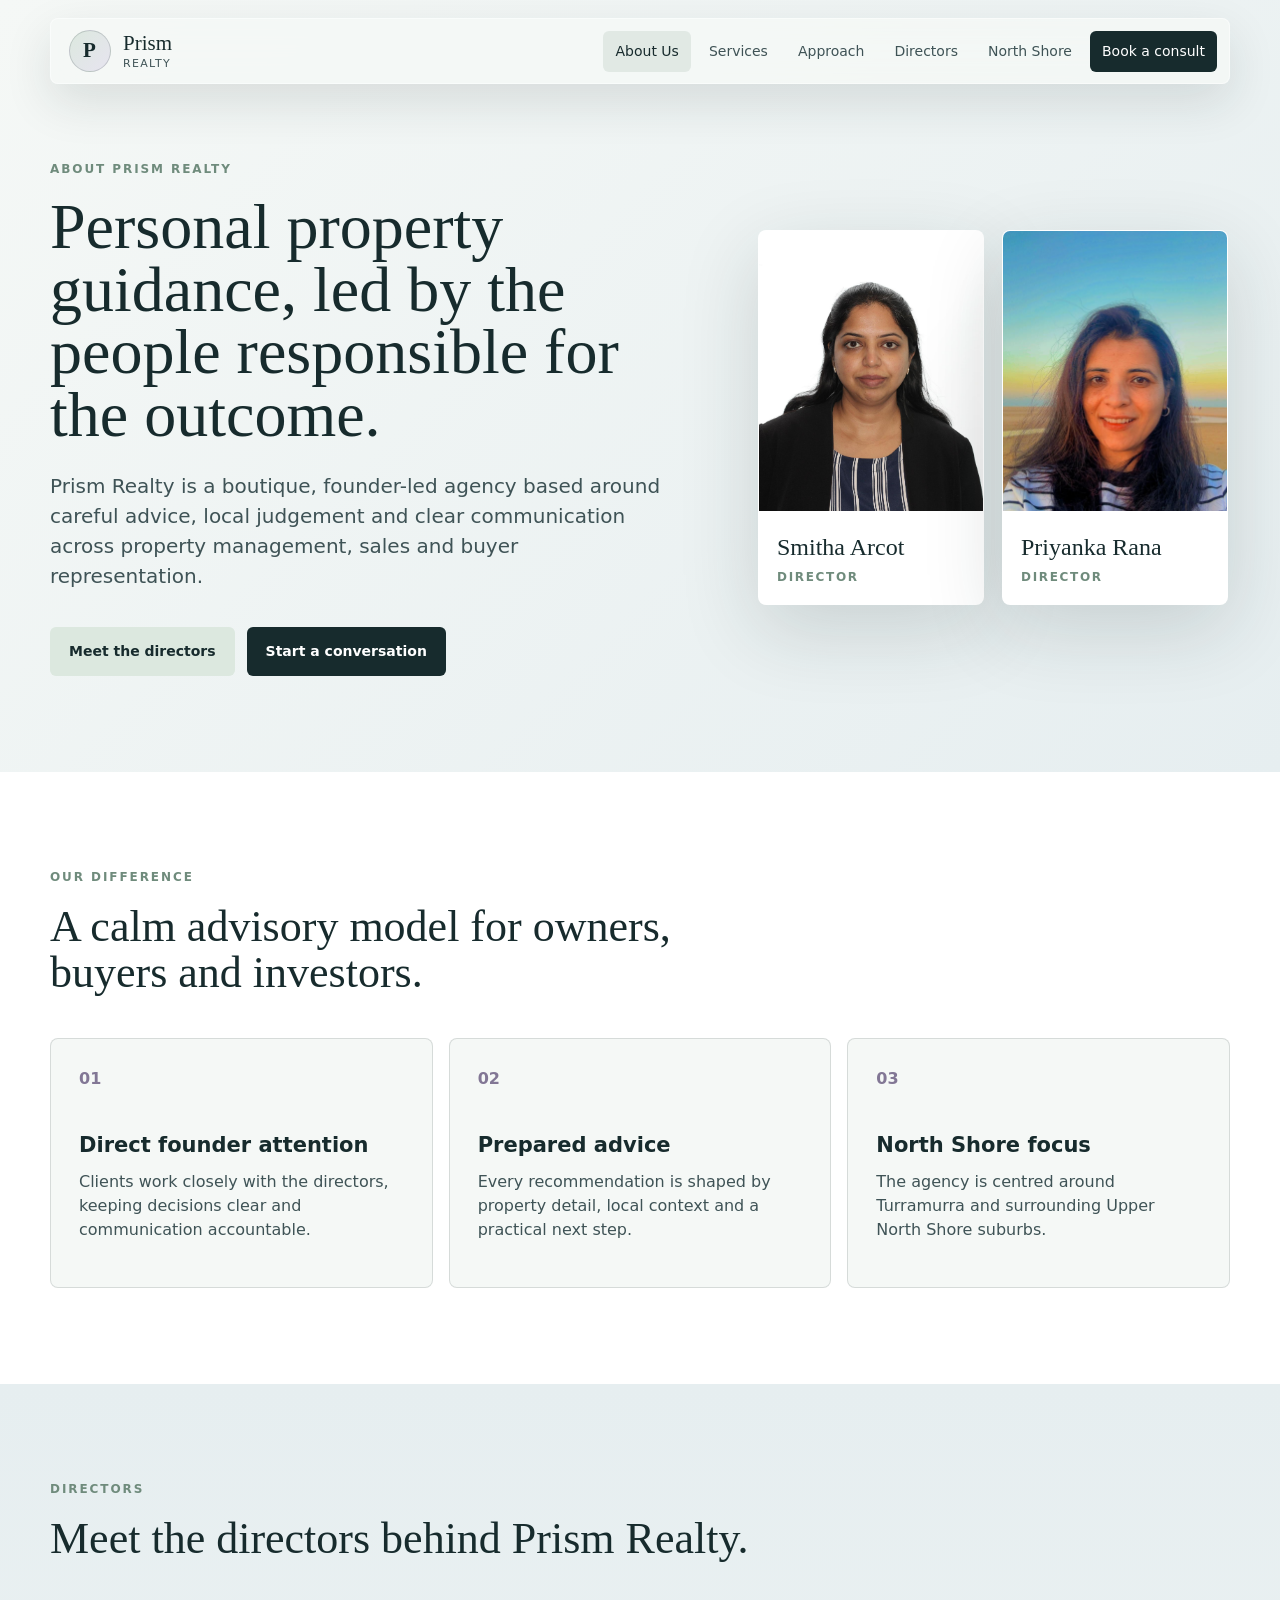
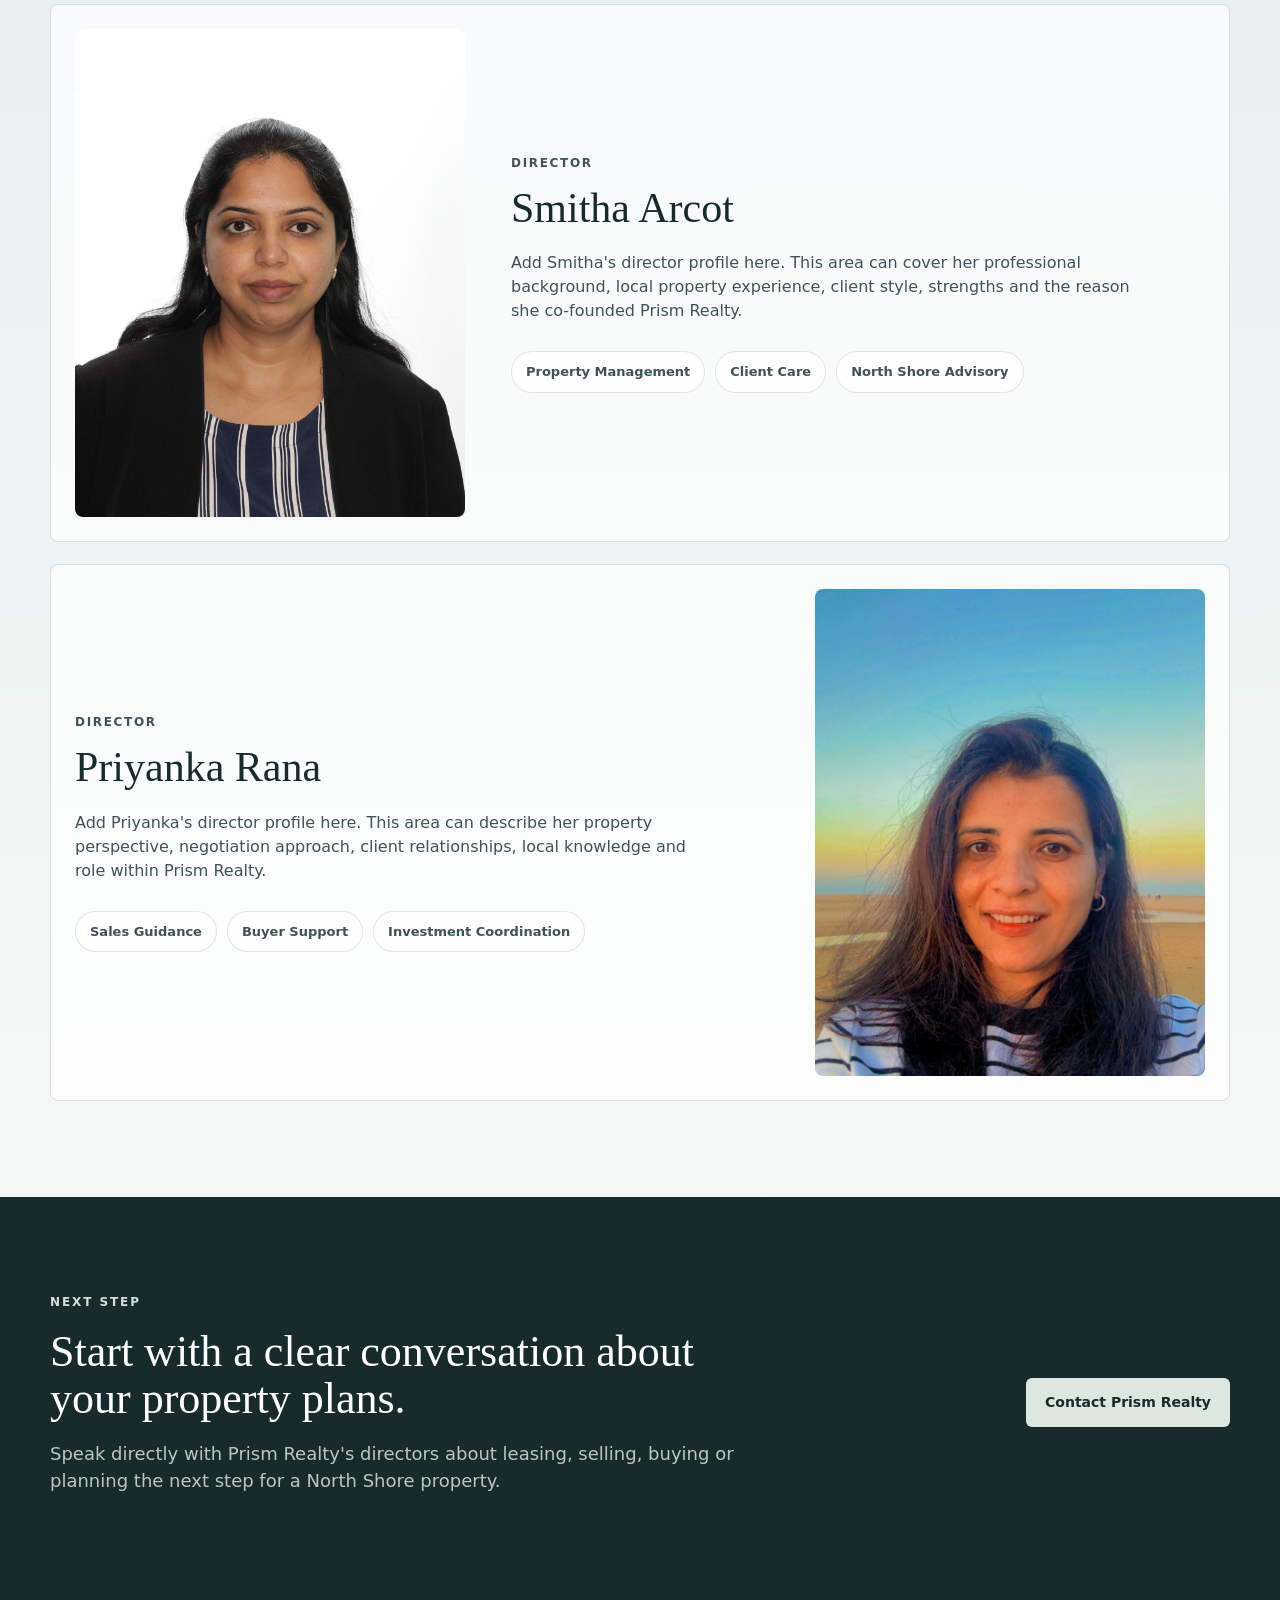
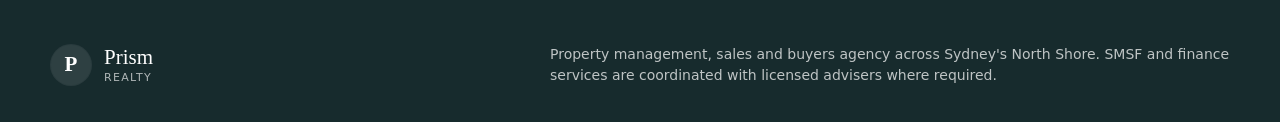
==== about.html @ 3935991f "Profile Page Build" ====
<!doctype html>
<html lang="en-AU">
  <head>
    <meta charset="utf-8" />
    <meta name="viewport" content="width=device-width, initial-scale=1" />
    <title>About Us | Prism Realty</title>
    <meta
      name="description"
      content="Meet Prism Realty directors Smitha Arcot and Priyanka Rana, founder-led property advisors for Sydney's North Shore."
    />
    <link rel="icon" type="image/svg+xml" href="assets/prism-favicon.svg" />
    <link rel="stylesheet" href="styles.css" />
  </head>
  <body>
    <header class="site-header" id="top">
      <a class="brand" href="index.html#top" aria-label="Prism Realty home">
        <span class="brand-mark" aria-hidden="true">P</span>
        <span>
          <strong>Prism</strong>
          <small>Realty</small>
        </span>
      </a>
      <button class="nav-toggle" type="button" aria-expanded="false" aria-controls="site-nav">
        <span class="sr-only">Menu</span>
        <span></span>
        <span></span>
      </button>
      <nav class="site-nav" id="site-nav" aria-label="Primary navigation">
        <a href="about.html" aria-current="page">About Us</a>
        <a href="index.html#services">Services</a>
        <a href="index.html#approach">Approach</a>
        <a href="#directors">Directors</a>
        <a href="index.html#north-shore">North Shore</a>
        <a class="nav-cta" href="index.html#contact">Book a consult</a>
      </nav>
    </header>

    <main>
      <section class="about-hero section-pad" aria-label="About Prism Realty">
        <div class="about-hero-copy">
          <p class="eyebrow">About Prism Realty</p>
          <h1>Personal property guidance, led by the people responsible for the outcome.</h1>
          <p>
            Prism Realty is a boutique, founder-led agency based around careful advice, local judgement
            and clear communication across property management, sales and buyer representation.
          </p>
          <div class="hero-actions" aria-label="About page actions">
            <a class="button primary" href="#directors">Meet the directors</a>
            <a class="button dark" href="index.html#contact">Start a conversation</a>
          </div>
        </div>
        <div class="portrait-stack" aria-label="Prism Realty directors">
          <figure class="portrait-card large">
            <img src="Smitha.jpeg" alt="Smitha Arcot" />
            <figcaption>
              <strong>Smitha Arcot</strong>
              <span>Director</span>
            </figcaption>
          </figure>
          <figure class="portrait-card offset">
            <img src="Priyanka.jpeg" alt="Priyanka Rana" />
            <figcaption>
              <strong>Priyanka Rana</strong>
              <span>Director</span>
            </figcaption>
          </figure>
        </div>
      </section>

      <section class="about-intro section-pad">
        <div class="section-heading">
          <p class="eyebrow">Our Difference</p>
          <h2>A calm advisory model for owners, buyers and investors.</h2>
        </div>
        <div class="about-pillars">
          <article>
            <span>01</span>
            <h3>Direct founder attention</h3>
            <p>Clients work closely with the directors, keeping decisions clear and communication accountable.</p>
          </article>
          <article>
            <span>02</span>
            <h3>Prepared advice</h3>
            <p>Every recommendation is shaped by property detail, local context and a practical next step.</p>
          </article>
          <article>
            <span>03</span>
            <h3>North Shore focus</h3>
            <p>The agency is centred around Turramurra and surrounding Upper North Shore suburbs.</p>
          </article>
        </div>
      </section>

      <section class="director-profiles section-pad" id="directors">
        <div class="section-heading">
          <p class="eyebrow">Directors</p>
          <h2>Meet the directors behind Prism Realty.</h2>
        </div>

        <article class="director-profile">
          <img src="Smitha.jpeg" alt="Smitha Arcot" />
          <div class="director-content">
            <p class="profile-role">Director</p>
            <h3>Smitha Arcot</h3>
            <p>
              Add Smitha's director profile here. This area can cover her professional background, local
              property experience, client style, strengths and the reason she co-founded Prism Realty.
            </p>
            <div class="profile-notes">
              <span>Property Management</span>
              <span>Client Care</span>
              <span>North Shore Advisory</span>
            </div>
          </div>
        </article>

        <article class="director-profile reverse">
          <img src="Priyanka.jpeg" alt="Priyanka Rana" />
          <div class="director-content">
            <p class="profile-role">Director</p>
            <h3>Priyanka Rana</h3>
            <p>
              Add Priyanka's director profile here. This area can describe her property perspective,
              negotiation approach, client relationships, local knowledge and role within Prism Realty.
            </p>
            <div class="profile-notes">
              <span>Sales Guidance</span>
              <span>Buyer Support</span>
              <span>Investment Coordination</span>
            </div>
          </div>
        </article>
      </section>

      <section class="about-cta section-pad">
        <div>
          <p class="eyebrow">Next Step</p>
          <h2>Start with a clear conversation about your property plans.</h2>
          <p>
            Speak directly with Prism Realty's directors about leasing, selling, buying or planning the
            next step for a North Shore property.
          </p>
        </div>
        <a class="button primary" href="index.html#contact">Contact Prism Realty</a>
      </section>
    </main>

    <footer class="site-footer">
      <a class="brand footer-brand" href="index.html#top" aria-label="Prism Realty home">
        <span class="brand-mark" aria-hidden="true">P</span>
        <span>
          <strong>Prism</strong>
          <small>Realty</small>
        </span>
      </a>
      <p>
        Property management, sales and buyers agency across Sydney's North Shore. SMSF and finance
        services are coordinated with licensed advisers where required.
      </p>
    </footer>

    <script src="script.js"></script>
  </body>
</html>
---- styles.css ----
:root {
  --ink: #172b2d;
  --ink-soft: #3f5356;
  --eucalypt: #6f8b7c;
  --sage: #dce8df;
  --mist: #f5f8f6;
  --sea: #e6eef0;
  --lavender: #e8e4f1;
  --lavender-deep: #827795;
  --stone: #f1eee8;
  --sand: #d8cdbf;
  --line: rgba(23, 43, 45, 0.14);
  --white: #ffffff;
  --shadow: 0 24px 80px rgba(23, 43, 45, 0.16);
}

* {
  box-sizing: border-box;
}

html {
  scroll-behavior: smooth;
}

body {
  margin: 0;
  background: var(--mist);
  color: var(--ink);
  font-family: Avenir Next, Avenir, Inter, ui-sans-serif, system-ui, -apple-system, BlinkMacSystemFont, "Segoe UI", sans-serif;
  line-height: 1.5;
}

img {
  display: block;
  max-width: 100%;
}

a {
  color: inherit;
  text-decoration: none;
}

button,
input,
select,
textarea {
  font: inherit;
}

.sr-only {
  position: absolute;
  width: 1px;
  height: 1px;
  padding: 0;
  margin: -1px;
  overflow: hidden;
  clip: rect(0, 0, 0, 0);
  white-space: nowrap;
  border: 0;
}

.site-header {
  position: fixed;
  z-index: 20;
  top: 18px;
  left: 50%;
  display: flex;
  width: min(1180px, calc(100% - 32px));
  min-height: 66px;
  align-items: center;
  justify-content: space-between;
  padding: 10px 12px 10px 18px;
  border: 1px solid rgba(255, 255, 255, 0.48);
  border-radius: 8px;
  background: rgba(245, 248, 246, 0.84);
  box-shadow: 0 18px 48px rgba(23, 43, 45, 0.12);
  backdrop-filter: blur(18px);
  transform: translateX(-50%);
}

.brand {
  display: inline-flex;
  align-items: center;
  gap: 12px;
}

.brand-mark {
  display: grid;
  width: 42px;
  height: 42px;
  place-items: center;
  border: 1px solid rgba(23, 43, 45, 0.18);
  border-radius: 50%;
  background:
    linear-gradient(135deg, rgba(220, 232, 223, 0.95), rgba(232, 228, 241, 0.95)),
    var(--sage);
  color: var(--ink);
  font-family: Georgia, "Times New Roman", serif;
  font-size: 21px;
  font-weight: 600;
}

.brand strong {
  display: block;
  font-family: Georgia, "Times New Roman", serif;
  font-size: 21px;
  font-weight: 500;
  line-height: 1;
}

.brand small {
  display: block;
  margin-top: 4px;
  color: var(--ink-soft);
  font-size: 11px;
  letter-spacing: 0.12em;
  line-height: 1;
  text-transform: uppercase;
}

.site-nav {
  display: flex;
  align-items: center;
  gap: 6px;
}

.site-nav a {
  border-radius: 6px;
  color: var(--ink-soft);
  font-size: 14px;
  padding: 10px 12px;
}

.site-nav a:hover,
.site-nav a:focus-visible {
  background: rgba(111, 139, 124, 0.12);
  color: var(--ink);
  outline: none;
}

.site-nav a[aria-current="page"] {
  background: rgba(111, 139, 124, 0.14);
  color: var(--ink);
}

.site-nav .nav-cta {
  background: var(--ink);
  color: var(--white);
}

.nav-toggle {
  display: none;
}

.hero {
  position: relative;
  min-height: 760px;
  overflow: hidden;
  background: var(--ink);
}

.hero-image,
.hero-shade {
  position: absolute;
  inset: 0;
  width: 100%;
  height: 100%;
}

.hero-image {
  object-fit: cover;
}

.hero-shade {
  background:
    linear-gradient(90deg, rgba(15, 31, 31, 0.9) 0%, rgba(15, 31, 31, 0.64) 33%, rgba(15, 31, 31, 0.16) 68%),
    linear-gradient(180deg, rgba(15, 31, 31, 0.18), rgba(15, 31, 31, 0.26));
}

.hero-content {
  position: relative;
  z-index: 2;
  width: min(1180px, calc(100% - 40px));
  margin: 0 auto;
  padding: 190px 0 170px;
  color: var(--white);
}

.eyebrow {
  margin: 0 0 18px;
  color: var(--eucalypt);
  font-size: 12px;
  font-weight: 700;
  letter-spacing: 0.16em;
  text-transform: uppercase;
}

.hero .eyebrow {
  color: #d6ded9;
}

h1,
h2,
h3,
p {
  margin-top: 0;
}

h1,
h2 {
  font-family: Georgia, "Times New Roman", serif;
  font-weight: 500;
  letter-spacing: 0;
}

h1 {
  max-width: 720px;
  margin-bottom: 24px;
  font-size: 70px;
  line-height: 0.98;
}

h2 {
  margin-bottom: 18px;
  font-size: 44px;
  line-height: 1.05;
}

h3 {
  margin-bottom: 12px;
  font-size: 21px;
  line-height: 1.18;
}

.hero-copy {
  max-width: 590px;
  color: rgba(255, 255, 255, 0.82);
  font-size: 20px;
}

.hero-actions {
  display: flex;
  flex-wrap: wrap;
  gap: 12px;
  margin-top: 36px;
}

.button {
  display: inline-flex;
  min-height: 48px;
  align-items: center;
  justify-content: center;
  border: 1px solid transparent;
  border-radius: 6px;
  cursor: pointer;
  font-size: 14px;
  font-weight: 700;
  padding: 13px 18px;
}

.button.primary {
  background: var(--sage);
  color: var(--ink);
}

.button.primary:hover,
.button.primary:focus-visible {
  background: var(--lavender);
  outline: none;
}

.button.secondary {
  border-color: rgba(255, 255, 255, 0.42);
  color: var(--white);
}

.button.secondary:hover,
.button.secondary:focus-visible {
  background: rgba(255, 255, 255, 0.12);
  outline: none;
}

.button.dark {
  background: var(--ink);
  color: var(--white);
}

.button.dark:hover,
.button.dark:focus-visible {
  background: #244042;
  outline: none;
}

.text-link {
  display: inline-flex;
  width: fit-content;
  align-items: center;
  color: var(--ink);
  font-weight: 800;
  text-decoration: underline;
  text-decoration-color: rgba(111, 139, 124, 0.45);
  text-underline-offset: 5px;
}

.hero-panel {
  position: absolute;
  z-index: 3;
  right: max(20px, calc((100vw - 1180px) / 2));
  bottom: 34px;
  display: grid;
  width: min(480px, calc(100% - 40px));
  grid-template-columns: repeat(3, 1fr);
  border: 1px solid rgba(255, 255, 255, 0.28);
  border-radius: 8px;
  background: rgba(245, 248, 246, 0.78);
  box-shadow: var(--shadow);
  backdrop-filter: blur(18px);
}

.hero-panel span {
  min-height: 76px;
  display: flex;
  align-items: center;
  border-right: 1px solid rgba(23, 43, 45, 0.12);
  color: var(--ink);
  font-size: 13px;
  font-weight: 700;
  padding: 18px;
}

.hero-panel span:last-child {
  border-right: 0;
}

.section-pad {
  padding: 96px max(24px, calc((100vw - 1180px) / 2));
}

.intro {
  display: grid;
  grid-template-columns: minmax(280px, 470px) minmax(280px, 610px);
  gap: 70px;
  align-items: end;
  background: linear-gradient(135deg, var(--mist), var(--sea));
}

.intro p:last-child,
.founder-copy p,
.contact-copy p {
  color: var(--ink-soft);
  font-size: 18px;
}

.section-heading {
  max-width: 740px;
  margin-bottom: 42px;
}

.services {
  background: var(--white);
}

.service-grid {
  display: grid;
  grid-template-columns: repeat(4, minmax(0, 1fr));
  gap: 16px;
}

.service-card {
  min-height: 470px;
  border: 1px solid var(--line);
  border-radius: 8px;
  background: var(--mist);
  padding: 28px;
}

.service-card.feature {
  background: linear-gradient(160deg, #eef5f1, #e8e4f1);
}

.service-card.advisory {
  background: #f7f3f8;
}

.service-number {
  display: inline-flex;
  width: 42px;
  height: 42px;
  align-items: center;
  justify-content: center;
  margin-bottom: 28px;
  border-radius: 50%;
  background: rgba(111, 139, 124, 0.16);
  color: var(--ink);
  font-weight: 800;
}

.service-card p {
  color: var(--ink-soft);
  min-height: 120px;
}

.service-card ul {
  display: grid;
  gap: 10px;
  margin: 0;
  padding: 0;
  list-style: none;
}

.service-card li {
  position: relative;
  color: var(--ink-soft);
  font-size: 15px;
  padding-left: 18px;
}

.service-card li::before {
  position: absolute;
  left: 0;
  top: 10px;
  width: 7px;
  height: 7px;
  border-radius: 50%;
  background: var(--eucalypt);
  content: "";
}

.approach {
  background: linear-gradient(180deg, var(--sea), var(--mist));
}

.process {
  display: grid;
  grid-template-columns: repeat(4, minmax(0, 1fr));
  border: 1px solid var(--line);
  border-radius: 8px;
  overflow: hidden;
  background: rgba(255, 255, 255, 0.52);
}

.process article {
  min-height: 250px;
  padding: 32px;
  border-right: 1px solid var(--line);
}

.process article:last-child {
  border-right: 0;
}

.process span {
  display: block;
  margin-bottom: 46px;
  color: var(--lavender-deep);
  font-weight: 800;
}

.process p {
  color: var(--ink-soft);
}

.founders {
  display: grid;
  grid-template-columns: minmax(280px, 620px) minmax(280px, 430px);
  gap: 90px;
  align-items: center;
  background: var(--white);
}

.founder-cards {
  display: grid;
  gap: 14px;
}

.founder-cards article {
  display: grid;
  grid-template-columns: 118px 1fr;
  column-gap: 22px;
  align-items: center;
  min-height: 158px;
  border: 1px solid var(--line);
  border-radius: 8px;
  background: linear-gradient(135deg, #f7f9f7, #efedf7);
  padding: 18px;
}

.founder-cards img {
  width: 118px;
  height: 122px;
  border-radius: 8px;
  object-fit: cover;
  object-position: center 24%;
  box-shadow: 0 12px 28px rgba(23, 43, 45, 0.12);
}

.founder-cards article:first-child img {
  object-position: center 34%;
}

.founder-cards h3,
.founder-cards p {
  margin-bottom: 0;
}

.founder-cards p {
  color: var(--ink-soft);
}

.north-shore {
  background: #eef3f1;
}

.suburb-strip {
  display: flex;
  flex-wrap: wrap;
  gap: 10px;
}

.suburb-strip span {
  border: 1px solid rgba(23, 43, 45, 0.12);
  border-radius: 999px;
  background: rgba(255, 255, 255, 0.62);
  color: var(--ink-soft);
  font-weight: 700;
  padding: 12px 18px;
}

.contact {
  display: grid;
  grid-template-columns: minmax(280px, 480px) minmax(280px, 560px);
  gap: 90px;
  background: linear-gradient(135deg, #f9faf8, #ebe7f3);
}

.note {
  margin-top: 30px;
  border-left: 3px solid var(--eucalypt);
  padding-left: 18px;
}

.contact-form {
  display: grid;
  gap: 18px;
  border: 1px solid var(--line);
  border-radius: 8px;
  background: rgba(255, 255, 255, 0.68);
  box-shadow: 0 18px 54px rgba(23, 43, 45, 0.08);
  padding: 28px;
}

.contact-form label {
  display: grid;
  gap: 8px;
  color: var(--ink-soft);
  font-size: 13px;
  font-weight: 800;
}

.contact-form input,
.contact-form select,
.contact-form textarea {
  width: 100%;
  border: 1px solid rgba(23, 43, 45, 0.16);
  border-radius: 6px;
  background: rgba(255, 255, 255, 0.82);
  color: var(--ink);
  padding: 13px 14px;
}

.contact-form textarea {
  resize: vertical;
}

.contact-form .botcheck,
.button-loading {
  display: none;
}

.contact-form input:focus,
.contact-form select:focus,
.contact-form textarea:focus {
  border-color: var(--lavender-deep);
  outline: 3px solid rgba(130, 119, 149, 0.18);
}

.contact-form .button {
  width: 100%;
  border: 0;
}

.contact-form .button:disabled {
  cursor: wait;
  opacity: 0.68;
}

.form-status {
  min-height: 22px;
  margin: 0;
  color: var(--ink-soft);
  font-size: 14px;
}

.form-status.is-success {
  color: #2f6f50;
}

.form-status.is-error {
  color: #9e2f34;
}

.site-footer {
  display: flex;
  gap: 28px;
  align-items: center;
  justify-content: space-between;
  padding: 36px max(24px, calc((100vw - 1180px) / 2));
  background: var(--ink);
  color: var(--white);
}

.site-footer p {
  max-width: 680px;
  margin: 0;
  color: rgba(255, 255, 255, 0.72);
  font-size: 14px;
}

.footer-brand .brand-mark {
  background: rgba(255, 255, 255, 0.1);
  color: var(--white);
}

.footer-brand small {
  color: rgba(255, 255, 255, 0.66);
}

.about-hero {
  display: grid;
  grid-template-columns: minmax(300px, 620px) minmax(280px, 470px);
  gap: 88px;
  align-items: center;
  min-height: 760px;
  padding-top: 160px;
  background: linear-gradient(135deg, var(--mist), var(--sea));
}

.about-hero h1 {
  max-width: 760px;
  color: var(--ink);
  font-size: 64px;
}

.about-hero p:not(.eyebrow) {
  max-width: 650px;
  color: var(--ink-soft);
  font-size: 20px;
}

.portrait-stack {
  display: grid;
  grid-template-columns: repeat(2, minmax(0, 1fr));
  gap: 18px;
  align-items: start;
}

.portrait-card {
  overflow: hidden;
  margin: 0;
  border: 1px solid rgba(255, 255, 255, 0.62);
  border-radius: 8px;
  background: var(--white);
  box-shadow: var(--shadow);
}

.portrait-card.large {
  width: 100%;
}

.portrait-card.offset {
  width: 100%;
}

.portrait-card img {
  width: 100%;
  aspect-ratio: 4 / 5;
  object-fit: cover;
  object-position: center 26%;
}

.portrait-card.offset img {
  object-position: center 34%;
}

.portrait-card figcaption {
  display: grid;
  gap: 3px;
  padding: 18px;
}

.portrait-card strong {
  font-family: Georgia, "Times New Roman", serif;
  font-size: 24px;
  font-weight: 500;
}

.portrait-card span,
.profile-role {
  color: var(--eucalypt);
  font-size: 12px;
  font-weight: 800;
  letter-spacing: 0.14em;
  text-transform: uppercase;
}

.about-intro {
  background: var(--white);
}

.about-pillars {
  display: grid;
  grid-template-columns: repeat(3, minmax(0, 1fr));
  gap: 16px;
}

.about-pillars article {
  min-height: 250px;
  border: 1px solid var(--line);
  border-radius: 8px;
  background: var(--mist);
  padding: 28px;
}

.about-pillars span {
  display: block;
  margin-bottom: 42px;
  color: var(--lavender-deep);
  font-weight: 800;
}

.about-pillars p,
.director-content p {
  color: var(--ink-soft);
}

.director-profiles {
  background: linear-gradient(180deg, var(--sea), var(--mist));
}

.director-profile {
  display: grid;
  grid-template-columns: minmax(260px, 390px) minmax(280px, 1fr);
  gap: 46px;
  align-items: center;
  margin-top: 22px;
  border: 1px solid var(--line);
  border-radius: 8px;
  background: rgba(255, 255, 255, 0.68);
  padding: 24px;
}

.director-profile.reverse {
  grid-template-columns: minmax(280px, 1fr) minmax(260px, 390px);
}

.director-profile.reverse img {
  order: 2;
}

.director-profile img {
  width: 100%;
  aspect-ratio: 4 / 5;
  border-radius: 8px;
  object-fit: cover;
  object-position: center 28%;
}

.director-profile.reverse img {
  object-position: center 34%;
}

.director-content {
  max-width: 640px;
}

.director-content h3 {
  margin-bottom: 18px;
  font-family: Georgia, "Times New Roman", serif;
  font-size: 42px;
  font-weight: 500;
}

.profile-notes {
  display: flex;
  flex-wrap: wrap;
  gap: 10px;
  margin-top: 28px;
}

.profile-notes span {
  border: 1px solid rgba(23, 43, 45, 0.12);
  border-radius: 999px;
  background: rgba(255, 255, 255, 0.72);
  color: var(--ink-soft);
  font-size: 13px;
  font-weight: 800;
  padding: 10px 14px;
}

.about-cta {
  display: flex;
  gap: 32px;
  align-items: center;
  justify-content: space-between;
  background: var(--ink);
  color: var(--white);
}

.about-cta div {
  max-width: 720px;
}

.about-cta .eyebrow {
  color: #d6ded9;
}

.about-cta p:not(.eyebrow) {
  color: rgba(255, 255, 255, 0.72);
  font-size: 18px;
}

@media (max-width: 1020px) {
  h1 {
    font-size: 56px;
  }

  h2 {
    font-size: 38px;
  }

  .service-grid {
    grid-template-columns: repeat(2, minmax(0, 1fr));
  }

  .process {
    grid-template-columns: repeat(2, minmax(0, 1fr));
  }

  .process article:nth-child(2) {
    border-right: 0;
  }

  .process article:nth-child(1),
  .process article:nth-child(2) {
    border-bottom: 1px solid var(--line);
  }

  .intro,
  .founders,
  .contact,
  .about-hero {
    grid-template-columns: 1fr;
    gap: 34px;
  }

  .about-pillars {
    grid-template-columns: 1fr;
  }

  .director-profile,
  .director-profile.reverse {
    grid-template-columns: 1fr;
  }

  .director-profile.reverse img {
    order: 0;
  }

  .about-cta {
    align-items: flex-start;
    flex-direction: column;
  }
}

@media (max-width: 780px) {
  .site-header {
    top: 10px;
    width: calc(100% - 20px);
    min-height: 62px;
  }

  .nav-toggle {
    display: inline-grid;
    width: 44px;
    height: 44px;
    place-items: center;
    border: 0;
    border-radius: 6px;
    background: var(--ink);
    cursor: pointer;
  }

  .nav-toggle span:not(.sr-only) {
    width: 20px;
    height: 2px;
    background: var(--white);
  }

  .site-nav {
    position: absolute;
    top: calc(100% + 8px);
    right: 0;
    left: 0;
    display: none;
    flex-direction: column;
    align-items: stretch;
    border: 1px solid var(--line);
    border-radius: 8px;
    background: rgba(245, 248, 246, 0.96);
    padding: 8px;
  }

  .site-nav.is-open {
    display: flex;
  }

  .site-nav a {
    padding: 13px 14px;
  }

  .hero {
    min-height: 720px;
  }

  .hero-shade {
    background:
      linear-gradient(180deg, rgba(15, 31, 31, 0.85) 0%, rgba(15, 31, 31, 0.52) 58%, rgba(15, 31, 31, 0.3) 100%);
  }

  .hero-content {
    width: min(100% - 32px, 640px);
    padding: 132px 0 160px;
  }

  h1 {
    font-size: 44px;
    line-height: 1.02;
  }

  .about-hero h1 {
    font-size: 44px;
  }

  h2 {
    font-size: 32px;
  }

  .hero-copy {
    font-size: 18px;
  }

  .hero-panel {
    left: 16px;
    right: 16px;
    width: auto;
    grid-template-columns: 1fr;
  }

  .hero-panel span {
    min-height: 52px;
    border-right: 0;
    border-bottom: 1px solid rgba(23, 43, 45, 0.12);
    padding: 14px 16px;
  }

  .hero-panel span:last-child {
    border-bottom: 0;
  }

  .section-pad {
    padding-top: 72px;
    padding-bottom: 72px;
  }

  .about-hero {
    min-height: auto;
    padding-top: 132px;
  }

  .portrait-stack {
    gap: 14px;
  }

  .service-grid,
  .process {
    grid-template-columns: 1fr;
  }

  .service-card {
    min-height: auto;
  }

  .service-card p {
    min-height: 0;
  }

  .process article,
  .process article:nth-child(2) {
    border-right: 0;
    border-bottom: 1px solid var(--line);
  }

  .process article:last-child {
    border-bottom: 0;
  }

  .site-footer {
    display: grid;
  }
}

@media (max-width: 480px) {
  .brand strong {
    font-size: 18px;
  }

  .brand small {
    font-size: 10px;
  }

  h1 {
    font-size: 38px;
  }

  .hero-actions {
    display: grid;
  }

  .button {
    width: 100%;
  }

  .founder-cards article {
    grid-template-columns: 1fr;
    row-gap: 16px;
  }

  .founder-cards img {
    width: 100%;
    height: auto;
    aspect-ratio: 4 / 3;
  }

  .portrait-stack {
    grid-template-columns: 1fr;
  }

  .portrait-card,
  .portrait-card.large,
  .portrait-card.offset {
    width: 100%;
  }

  .portrait-card.offset {
    margin-top: 16px;
  }

  .director-content h3 {
    font-size: 34px;
  }
}
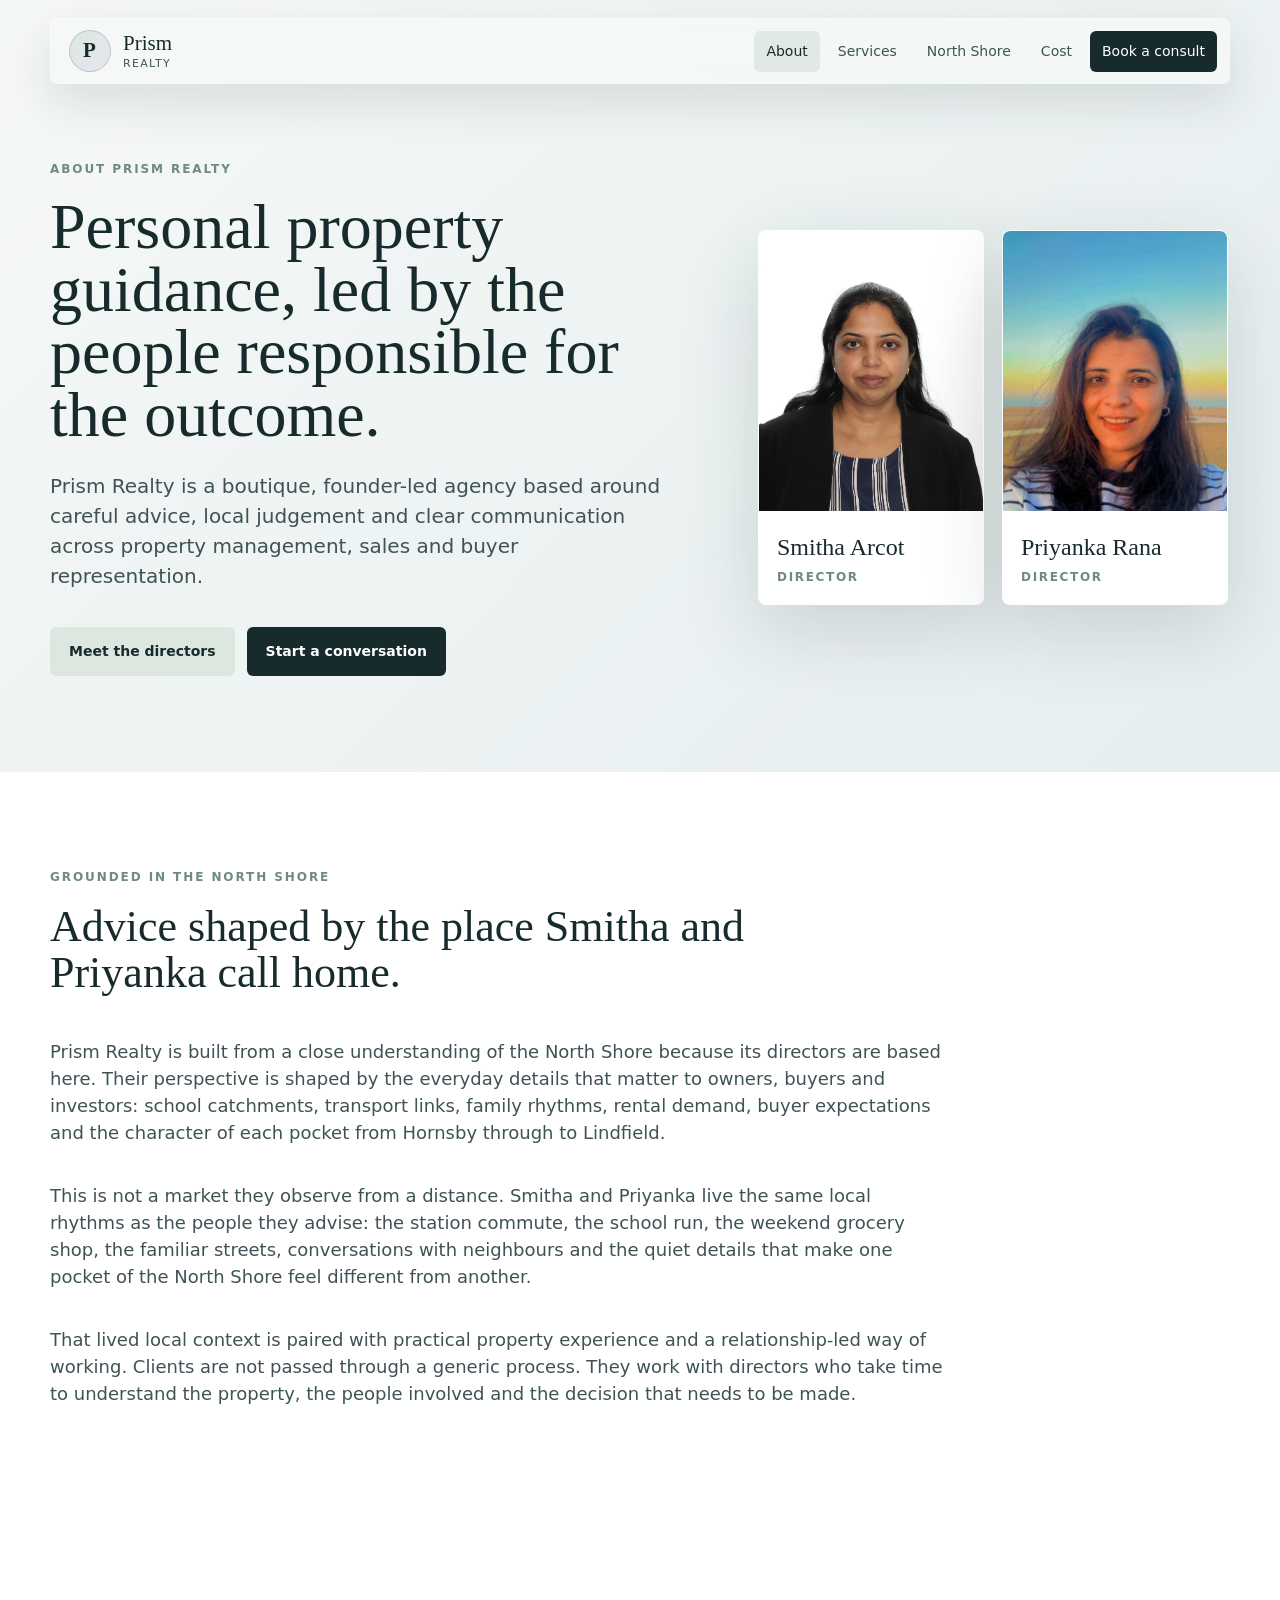
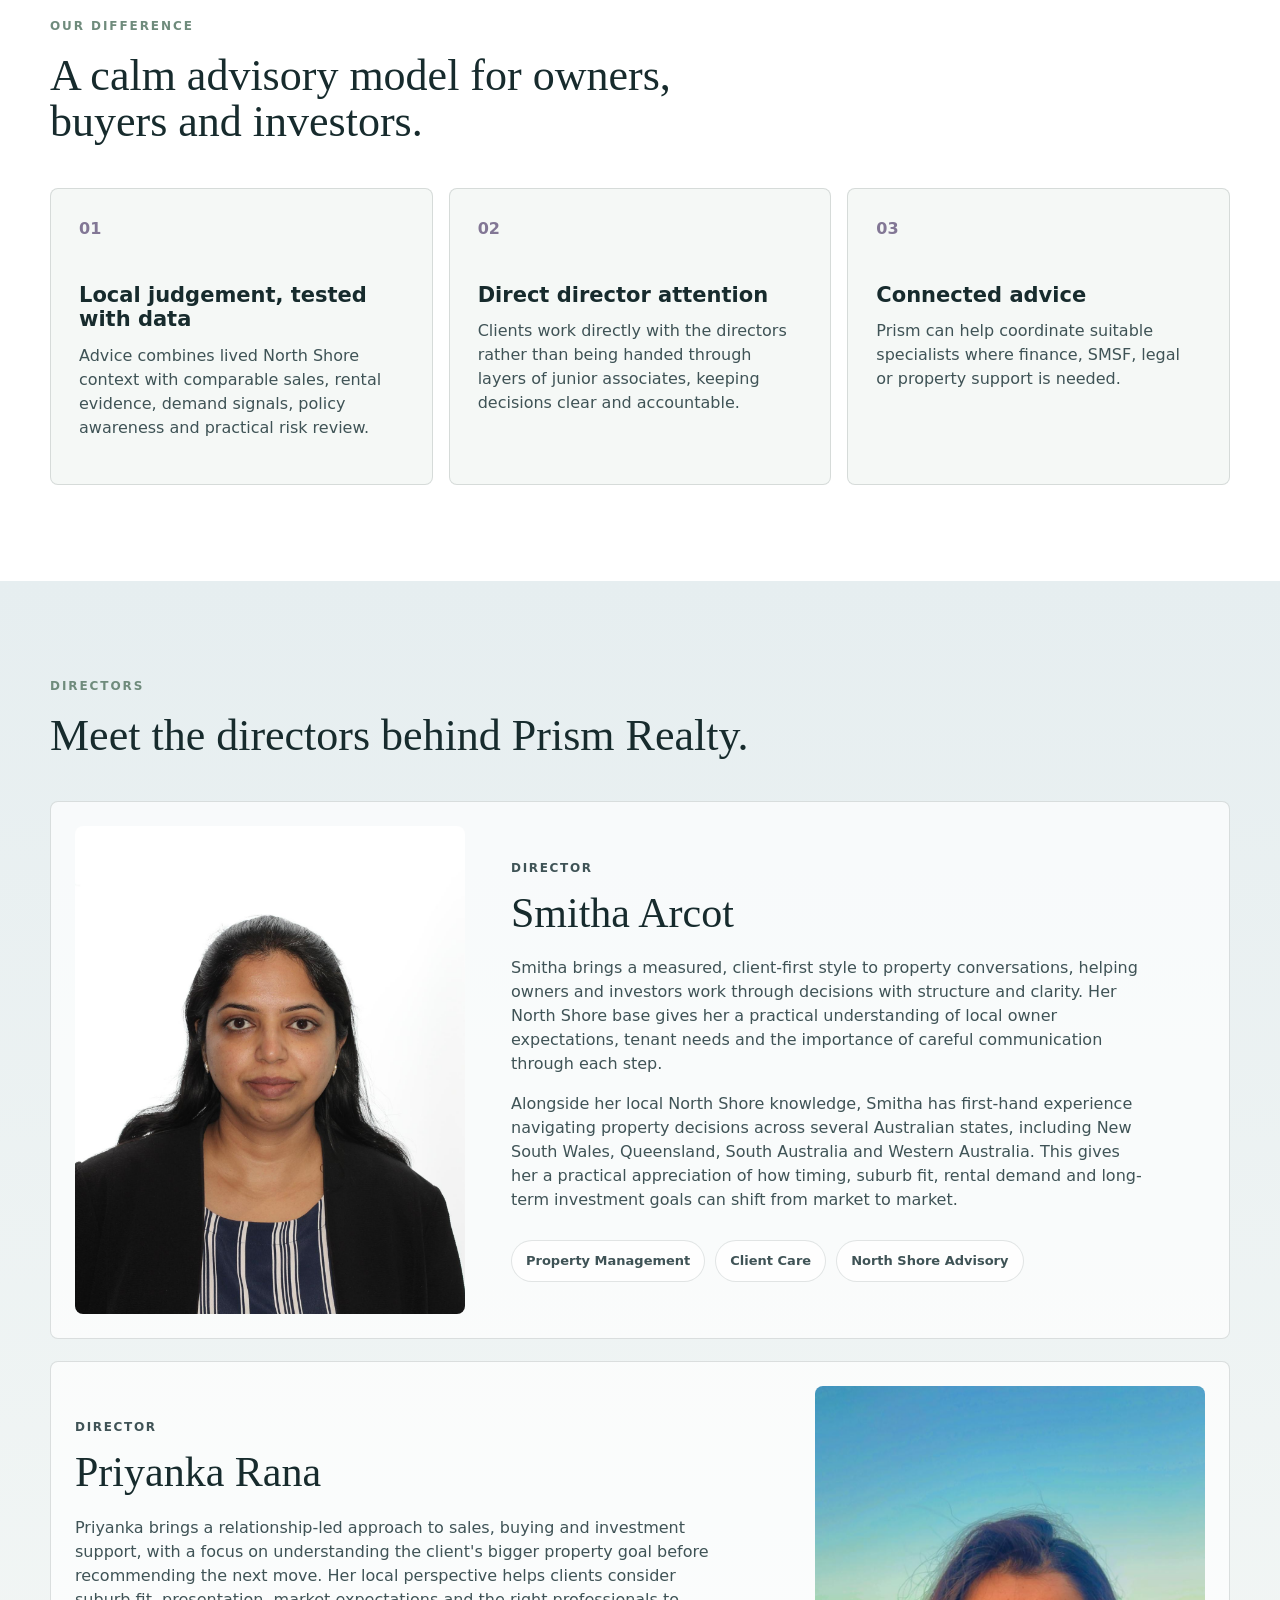
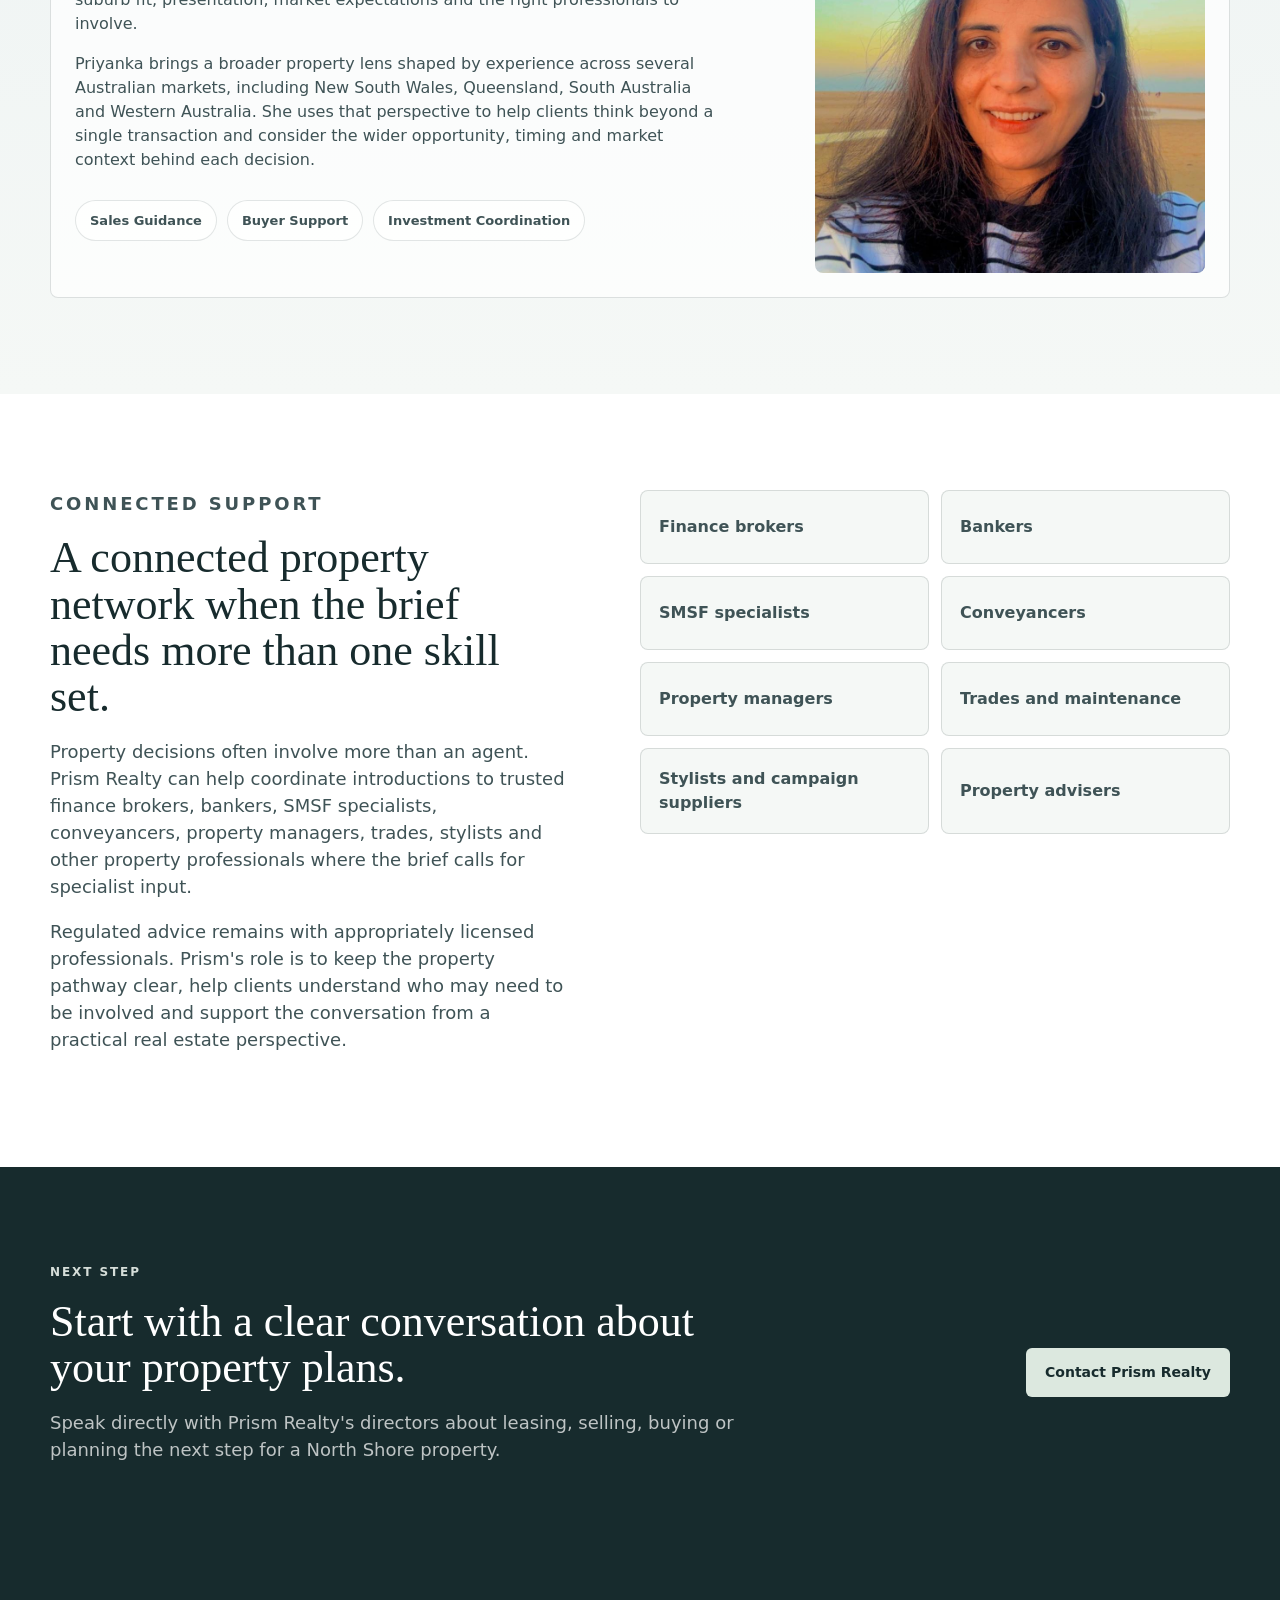
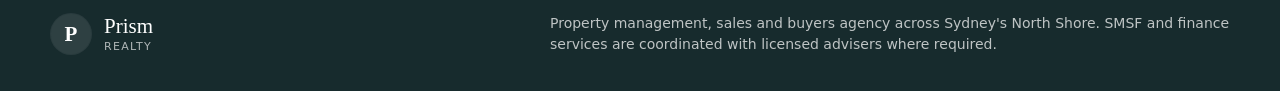
==== commit abef44d8: "Enhancements to About, Costs Sections and summaries of various sections" ====
--- a/about.html
+++ b/about.html
@@ -3,7 +3,7 @@
   <head>
     <meta charset="utf-8" />
     <meta name="viewport" content="width=device-width, initial-scale=1" />
-    <title>About Us | Prism Realty</title>
+    <title>About | Prism Realty</title>
     <meta
       name="description"
       content="Meet Prism Realty directors Smitha Arcot and Priyanka Rana, founder-led property advisors for Sydney's North Shore."
@@ -26,11 +26,10 @@
         <span></span>
       </button>
       <nav class="site-nav" id="site-nav" aria-label="Primary navigation">
-        <a href="about.html" aria-current="page">About Us</a>
+        <a href="about.html" aria-current="page">About</a>
         <a href="index.html#services">Services</a>
-        <a href="index.html#approach">Approach</a>
-        <a href="#directors">Directors</a>
         <a href="index.html#north-shore">North Shore</a>
+        <a href="costs.html">Cost</a>
         <a class="nav-cta" href="index.html#contact">Book a consult</a>
       </nav>
     </header>
@@ -67,6 +66,33 @@
         </div>
       </section>
 
+      <section class="about-local section-pad">
+        <div class="section-heading">
+          <p class="eyebrow">Grounded in the North Shore</p>
+          <h2>Advice shaped by the place Smitha and Priyanka call home.</h2>
+        </div>
+        <div class="local-story">
+          <p>
+            Prism Realty is built from a close understanding of the North Shore because its directors
+            are based here. Their perspective is shaped by the everyday details that matter to owners,
+            buyers and investors: school catchments, transport links, family rhythms, rental demand,
+            buyer expectations and the character of each pocket from Hornsby through to Lindfield.
+          </p>
+          <p>
+            This is not a market they observe from a distance. Smitha and Priyanka live the same local
+            rhythms as the people they advise: the station commute, the school run, the weekend grocery
+            shop, the familiar streets, conversations with neighbours and the quiet details that make
+            one pocket of the North Shore feel different from another.
+          </p>
+          <p>
+            That lived local context is paired with practical property experience and a relationship-led
+            way of working. Clients are not passed through a generic process. They work with directors
+            who take time to understand the property, the people involved and the decision that needs
+            to be made.
+          </p>
+        </div>
+      </section>
+
       <section class="about-intro section-pad">
         <div class="section-heading">
           <p class="eyebrow">Our Difference</p>
@@ -75,18 +101,18 @@
         <div class="about-pillars">
           <article>
             <span>01</span>
-            <h3>Direct founder attention</h3>
-            <p>Clients work closely with the directors, keeping decisions clear and communication accountable.</p>
+            <h3>Local judgement, tested with data</h3>
+            <p>Advice combines lived North Shore context with comparable sales, rental evidence, demand signals, policy awareness and practical risk review.</p>
           </article>
           <article>
             <span>02</span>
-            <h3>Prepared advice</h3>
-            <p>Every recommendation is shaped by property detail, local context and a practical next step.</p>
+            <h3>Direct director attention</h3>
+            <p>Clients work directly with the directors rather than being handed through layers of junior associates, keeping decisions clear and accountable.</p>
           </article>
           <article>
             <span>03</span>
-            <h3>North Shore focus</h3>
-            <p>The agency is centred around Turramurra and surrounding Upper North Shore suburbs.</p>
+            <h3>Connected advice</h3>
+            <p>Prism can help coordinate suitable specialists where finance, SMSF, legal or property support is needed.</p>
           </article>
         </div>
       </section>
@@ -103,8 +129,16 @@
             <p class="profile-role">Director</p>
             <h3>Smitha Arcot</h3>
             <p>
-              Add Smitha's director profile here. This area can cover her professional background, local
-              property experience, client style, strengths and the reason she co-founded Prism Realty.
+              Smitha brings a measured, client-first style to property conversations, helping owners
+              and investors work through decisions with structure and clarity. Her North Shore base
+              gives her a practical understanding of local owner expectations, tenant needs and the
+              importance of careful communication through each step.
+            </p>
+            <p>
+              Alongside her local North Shore knowledge, Smitha has first-hand experience navigating
+              property decisions across several Australian states, including New South Wales, Queensland,
+              South Australia and Western Australia. This gives her a practical appreciation of how timing,
+              suburb fit, rental demand and long-term investment goals can shift from market to market.
             </p>
             <div class="profile-notes">
               <span>Property Management</span>
@@ -120,8 +154,16 @@
             <p class="profile-role">Director</p>
             <h3>Priyanka Rana</h3>
             <p>
-              Add Priyanka's director profile here. This area can describe her property perspective,
-              negotiation approach, client relationships, local knowledge and role within Prism Realty.
+              Priyanka brings a relationship-led approach to sales, buying and investment support,
+              with a focus on understanding the client's bigger property goal before recommending the
+              next move. Her local perspective helps clients consider suburb fit, presentation, market
+              expectations and the right professionals to involve.
+            </p>
+            <p>
+              Priyanka brings a broader property lens shaped by experience across several Australian
+              markets, including New South Wales, Queensland, South Australia and Western Australia.
+              She uses that perspective to help clients think beyond a single transaction and consider
+              the wider opportunity, timing and market context behind each decision.
             </p>
             <div class="profile-notes">
               <span>Sales Guidance</span>
@@ -130,6 +172,34 @@
             </div>
           </div>
         </article>
+      </section>
+
+      <section class="network section-pad">
+        <div class="network-copy">
+          <p class="eyebrow">Connected Support</p>
+          <h2>A connected property network when the brief needs more than one skill set.</h2>
+          <p>
+            Property decisions often involve more than an agent. Prism Realty can help coordinate
+            introductions to trusted finance brokers, bankers, SMSF specialists, conveyancers,
+            property managers, trades, stylists and other property professionals where the brief calls
+            for specialist input.
+          </p>
+          <p>
+            Regulated advice remains with appropriately licensed professionals. Prism's role is to
+            keep the property pathway clear, help clients understand who may need to be involved and
+            support the conversation from a practical real estate perspective.
+          </p>
+        </div>
+        <div class="network-list" aria-label="Prism Realty professional network">
+          <span>Finance brokers</span>
+          <span>Bankers</span>
+          <span>SMSF specialists</span>
+          <span>Conveyancers</span>
+          <span>Property managers</span>
+          <span>Trades and maintenance</span>
+          <span>Stylists and campaign suppliers</span>
+          <span>Property advisers</span>
+        </div>
       </section>
 
       <section class="about-cta section-pad">
--- a/styles.css
+++ b/styles.css
@@ -356,6 +356,46 @@
   margin-bottom: 42px;
 }
 
+.local-trust {
+  display: grid;
+  grid-template-columns: minmax(280px, 500px) minmax(280px, 1fr);
+  gap: 70px;
+  align-items: start;
+  background: var(--white);
+}
+
+.local-trust-copy p,
+.local-story p,
+.network-copy p {
+  color: var(--ink-soft);
+  font-size: 18px;
+}
+
+.trust-points {
+  display: grid;
+  grid-template-columns: repeat(3, minmax(0, 1fr));
+  gap: 14px;
+}
+
+.trust-points article {
+  min-height: 260px;
+  border: 1px solid var(--line);
+  border-radius: 8px;
+  background: var(--mist);
+  padding: 26px;
+}
+
+.trust-points span {
+  display: block;
+  margin-bottom: 42px;
+  color: var(--lavender-deep);
+  font-weight: 800;
+}
+
+.trust-points p {
+  color: var(--ink-soft);
+}
+
 .services {
   background: var(--white);
 }
@@ -460,6 +500,14 @@
   color: var(--ink-soft);
 }
 
+.expanded-process {
+  grid-template-columns: repeat(5, minmax(0, 1fr));
+}
+
+.expanded-process article {
+  min-height: 290px;
+}
+
 .founders {
   display: grid;
   grid-template-columns: minmax(280px, 620px) minmax(280px, 430px);
@@ -509,6 +557,38 @@
 
 .north-shore {
   background: #eef3f1;
+}
+
+.north-shore .section-heading p:not(.eyebrow) {
+  max-width: 820px;
+  color: var(--ink-soft);
+  font-size: 18px;
+}
+
+.north-shore-grid {
+  display: grid;
+  grid-template-columns: repeat(3, minmax(0, 1fr));
+  gap: 16px;
+  margin-bottom: 30px;
+}
+
+.north-shore-grid article {
+  min-height: 250px;
+  border: 1px solid var(--line);
+  border-radius: 8px;
+  background: rgba(255, 255, 255, 0.62);
+  padding: 28px;
+}
+
+.north-shore-grid span {
+  display: block;
+  margin-bottom: 42px;
+  color: var(--lavender-deep);
+  font-weight: 800;
+}
+
+.north-shore-grid p {
+  color: var(--ink-soft);
 }
 
 .suburb-strip {
@@ -717,6 +797,16 @@
   background: var(--white);
 }
 
+.about-local {
+  background: var(--white);
+}
+
+.local-story {
+  display: grid;
+  max-width: 900px;
+  gap: 18px;
+}
+
 .about-pillars {
   display: grid;
   grid-template-columns: repeat(3, minmax(0, 1fr));
@@ -829,6 +919,221 @@
   font-size: 18px;
 }
 
+.network {
+  display: grid;
+  grid-template-columns: minmax(280px, 520px) minmax(280px, 1fr);
+  gap: 70px;
+  align-items: start;
+  background: var(--white);
+}
+
+.network-list {
+  display: grid;
+  grid-template-columns: repeat(2, minmax(0, 1fr));
+  gap: 12px;
+}
+
+.network-list span {
+  min-height: 74px;
+  display: flex;
+  align-items: center;
+  border: 1px solid var(--line);
+  border-radius: 8px;
+  background: var(--mist);
+  color: var(--ink-soft);
+  font-weight: 800;
+  padding: 18px;
+}
+
+.cost-hero {
+  display: grid;
+  grid-template-columns: minmax(300px, 630px) minmax(280px, 460px);
+  gap: 80px;
+  align-items: center;
+  min-height: 760px;
+  padding-top: 160px;
+  background: linear-gradient(135deg, var(--mist), var(--sea));
+}
+
+.cost-hero h1 {
+  max-width: 720px;
+  color: var(--ink);
+  font-size: 64px;
+}
+
+.cost-hero-copy > p:not(.eyebrow),
+.proposal-panel p,
+.cost-detail-copy p,
+.cost-card p,
+.faq-list p {
+  color: var(--ink-soft);
+}
+
+.cost-hero-copy > p:not(.eyebrow) {
+  max-width: 650px;
+  font-size: 20px;
+}
+
+.proposal-panel {
+  overflow: hidden;
+  border: 1px solid var(--line);
+  border-radius: 8px;
+  background: rgba(255, 255, 255, 0.72);
+  box-shadow: var(--shadow);
+  padding: 0;
+}
+
+.proposal-panel > :not(.proposal-image) {
+  margin-right: 34px;
+  margin-left: 34px;
+}
+
+.proposal-panel > .eyebrow {
+  margin-top: 30px;
+}
+
+.proposal-image {
+  width: 100%;
+  aspect-ratio: 16 / 9;
+  object-fit: cover;
+  object-position: center;
+}
+
+.proposal-panel h2 {
+  font-size: 34px;
+}
+
+.proposal-steps {
+  display: grid;
+  gap: 10px;
+  margin-top: 28px;
+  margin-bottom: 34px;
+}
+
+.proposal-steps span {
+  border: 1px solid rgba(23, 43, 45, 0.12);
+  border-radius: 8px;
+  background: var(--mist);
+  color: var(--ink-soft);
+  font-size: 14px;
+  font-weight: 800;
+  padding: 14px;
+}
+
+.cost-pathways,
+.cost-faq {
+  background: var(--white);
+}
+
+.cost-grid {
+  display: grid;
+  grid-template-columns: repeat(4, minmax(0, 1fr));
+  gap: 16px;
+}
+
+.cost-card {
+  min-height: 480px;
+  border: 1px solid var(--line);
+  border-radius: 8px;
+  background: var(--mist);
+  padding: 28px;
+}
+
+.cost-card:nth-child(2) {
+  background: linear-gradient(160deg, #eef5f1, #e8e4f1);
+}
+
+.cost-card:nth-child(4) {
+  background: #f7f3f8;
+}
+
+.cost-card > span {
+  display: inline-flex;
+  width: 42px;
+  height: 42px;
+  align-items: center;
+  justify-content: center;
+  margin-bottom: 28px;
+  border-radius: 50%;
+  background: rgba(111, 139, 124, 0.16);
+  color: var(--ink);
+  font-weight: 800;
+}
+
+.cost-card ul {
+  display: grid;
+  gap: 10px;
+  margin: 24px 0 0;
+  padding: 0;
+  list-style: none;
+}
+
+.cost-card li {
+  position: relative;
+  color: var(--ink-soft);
+  font-size: 15px;
+  padding-left: 18px;
+}
+
+.cost-card li::before {
+  position: absolute;
+  left: 0;
+  top: 10px;
+  width: 7px;
+  height: 7px;
+  border-radius: 50%;
+  background: var(--eucalypt);
+  content: "";
+}
+
+.cost-details {
+  display: grid;
+  grid-template-columns: minmax(280px, 500px) minmax(280px, 1fr);
+  gap: 70px;
+  align-items: start;
+  background: linear-gradient(135deg, #f9faf8, #ebe7f3);
+}
+
+.cost-detail-copy p {
+  font-size: 18px;
+}
+
+.cost-list {
+  display: grid;
+  grid-template-columns: repeat(2, minmax(0, 1fr));
+  gap: 12px;
+}
+
+.cost-list span {
+  min-height: 74px;
+  display: flex;
+  align-items: center;
+  border: 1px solid var(--line);
+  border-radius: 8px;
+  background: rgba(255, 255, 255, 0.66);
+  color: var(--ink-soft);
+  font-weight: 800;
+  padding: 18px;
+}
+
+.quote-process {
+  background: linear-gradient(180deg, var(--sea), var(--mist));
+}
+
+.faq-list {
+  display: grid;
+  grid-template-columns: repeat(2, minmax(0, 1fr));
+  gap: 16px;
+}
+
+.faq-list article {
+  min-height: 210px;
+  border: 1px solid var(--line);
+  border-radius: 8px;
+  background: var(--mist);
+  padding: 28px;
+}
+
 @media (max-width: 1020px) {
   h1 {
     font-size: 56px;
@@ -855,16 +1160,46 @@
     border-bottom: 1px solid var(--line);
   }
 
+  .expanded-process article:nth-child(3),
+  .expanded-process article:nth-child(4) {
+    border-bottom: 1px solid var(--line);
+  }
+
+  .expanded-process article:nth-child(4) {
+    border-right: 0;
+  }
+
   .intro,
+  .local-trust,
   .founders,
   .contact,
-  .about-hero {
+  .about-hero,
+  .network,
+  .cost-hero,
+  .cost-details {
     grid-template-columns: 1fr;
     gap: 34px;
   }
 
+  .trust-points {
+    grid-template-columns: 1fr;
+  }
+
+  .north-shore-grid {
+    grid-template-columns: 1fr;
+  }
+
+  .cost-grid {
+    grid-template-columns: repeat(2, minmax(0, 1fr));
+  }
+
   .about-pillars {
     grid-template-columns: 1fr;
+  }
+
+  .local-story {
+    grid-template-columns: 1fr;
+    gap: 8px;
   }
 
   .director-profile,
@@ -951,6 +1286,10 @@
     font-size: 44px;
   }
 
+  .cost-hero h1 {
+    font-size: 44px;
+  }
+
   h2 {
     font-size: 32px;
   }
@@ -987,16 +1326,32 @@
     padding-top: 132px;
   }
 
+  .cost-hero {
+    min-height: auto;
+    padding-top: 132px;
+  }
+
   .portrait-stack {
     gap: 14px;
   }
 
   .service-grid,
-  .process {
+  .process,
+  .expanded-process,
+  .cost-grid,
+  .faq-list {
     grid-template-columns: 1fr;
   }
 
-  .service-card {
+  .service-card,
+  .trust-points article,
+  .north-shore-grid article,
+  .expanded-process article {
+    min-height: auto;
+  }
+
+  .cost-card,
+  .faq-list article {
     min-height: auto;
   }
 
@@ -1065,6 +1420,11 @@
     margin-top: 16px;
   }
 
+  .cost-list,
+  .network-list {
+    grid-template-columns: 1fr;
+  }
+
   .director-content h3 {
     font-size: 34px;
   }
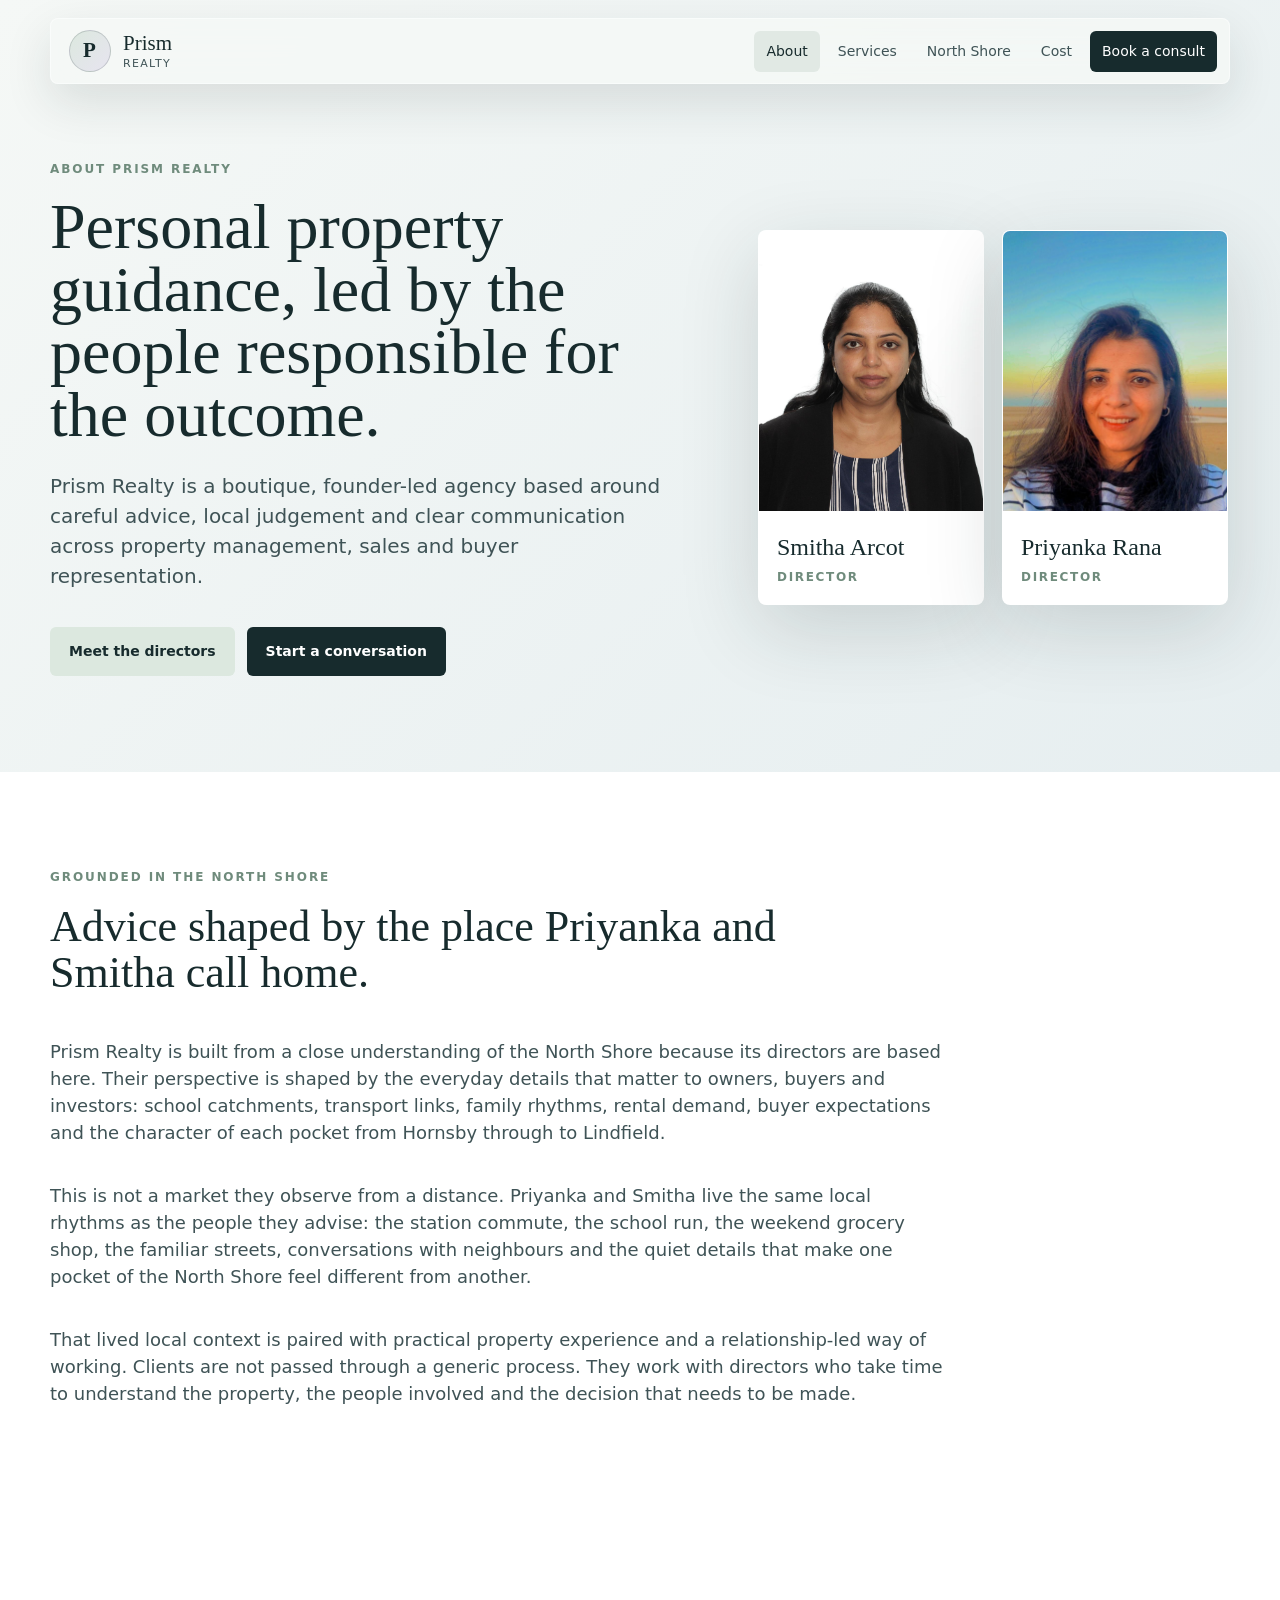
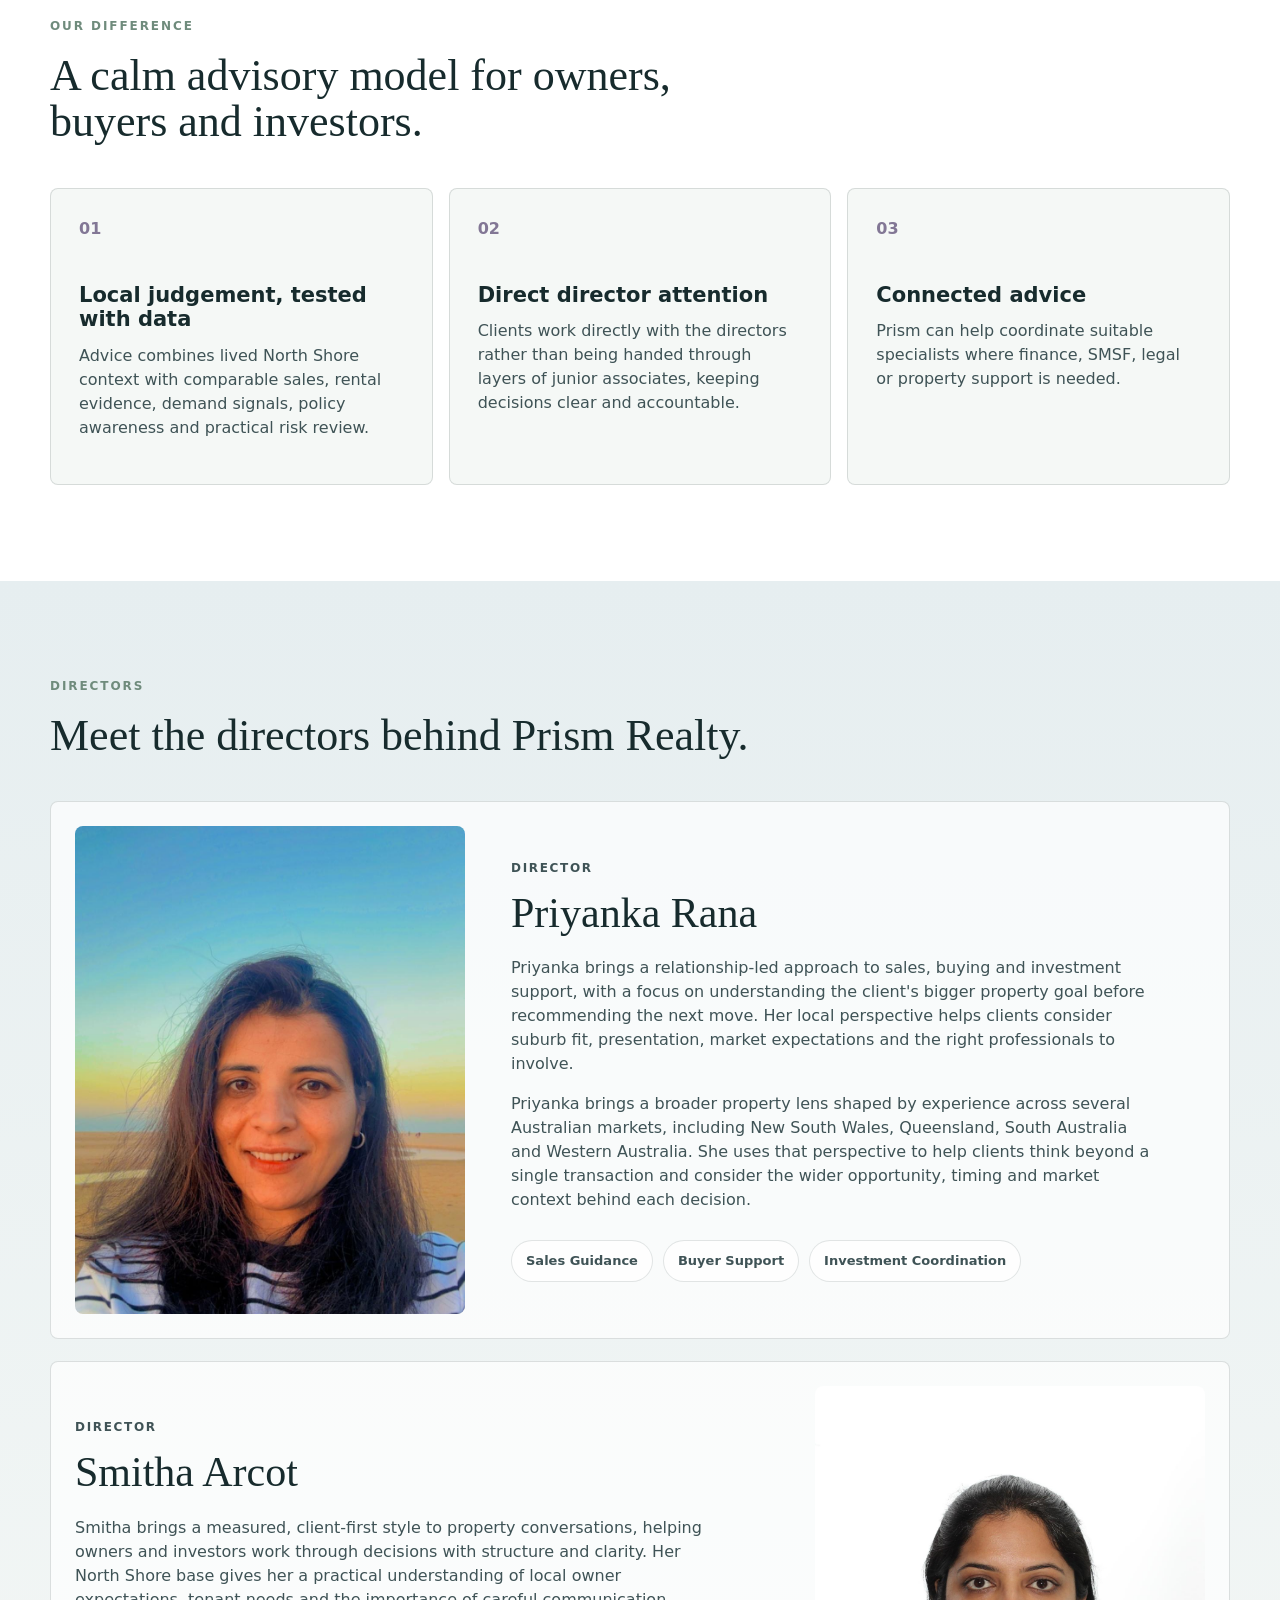
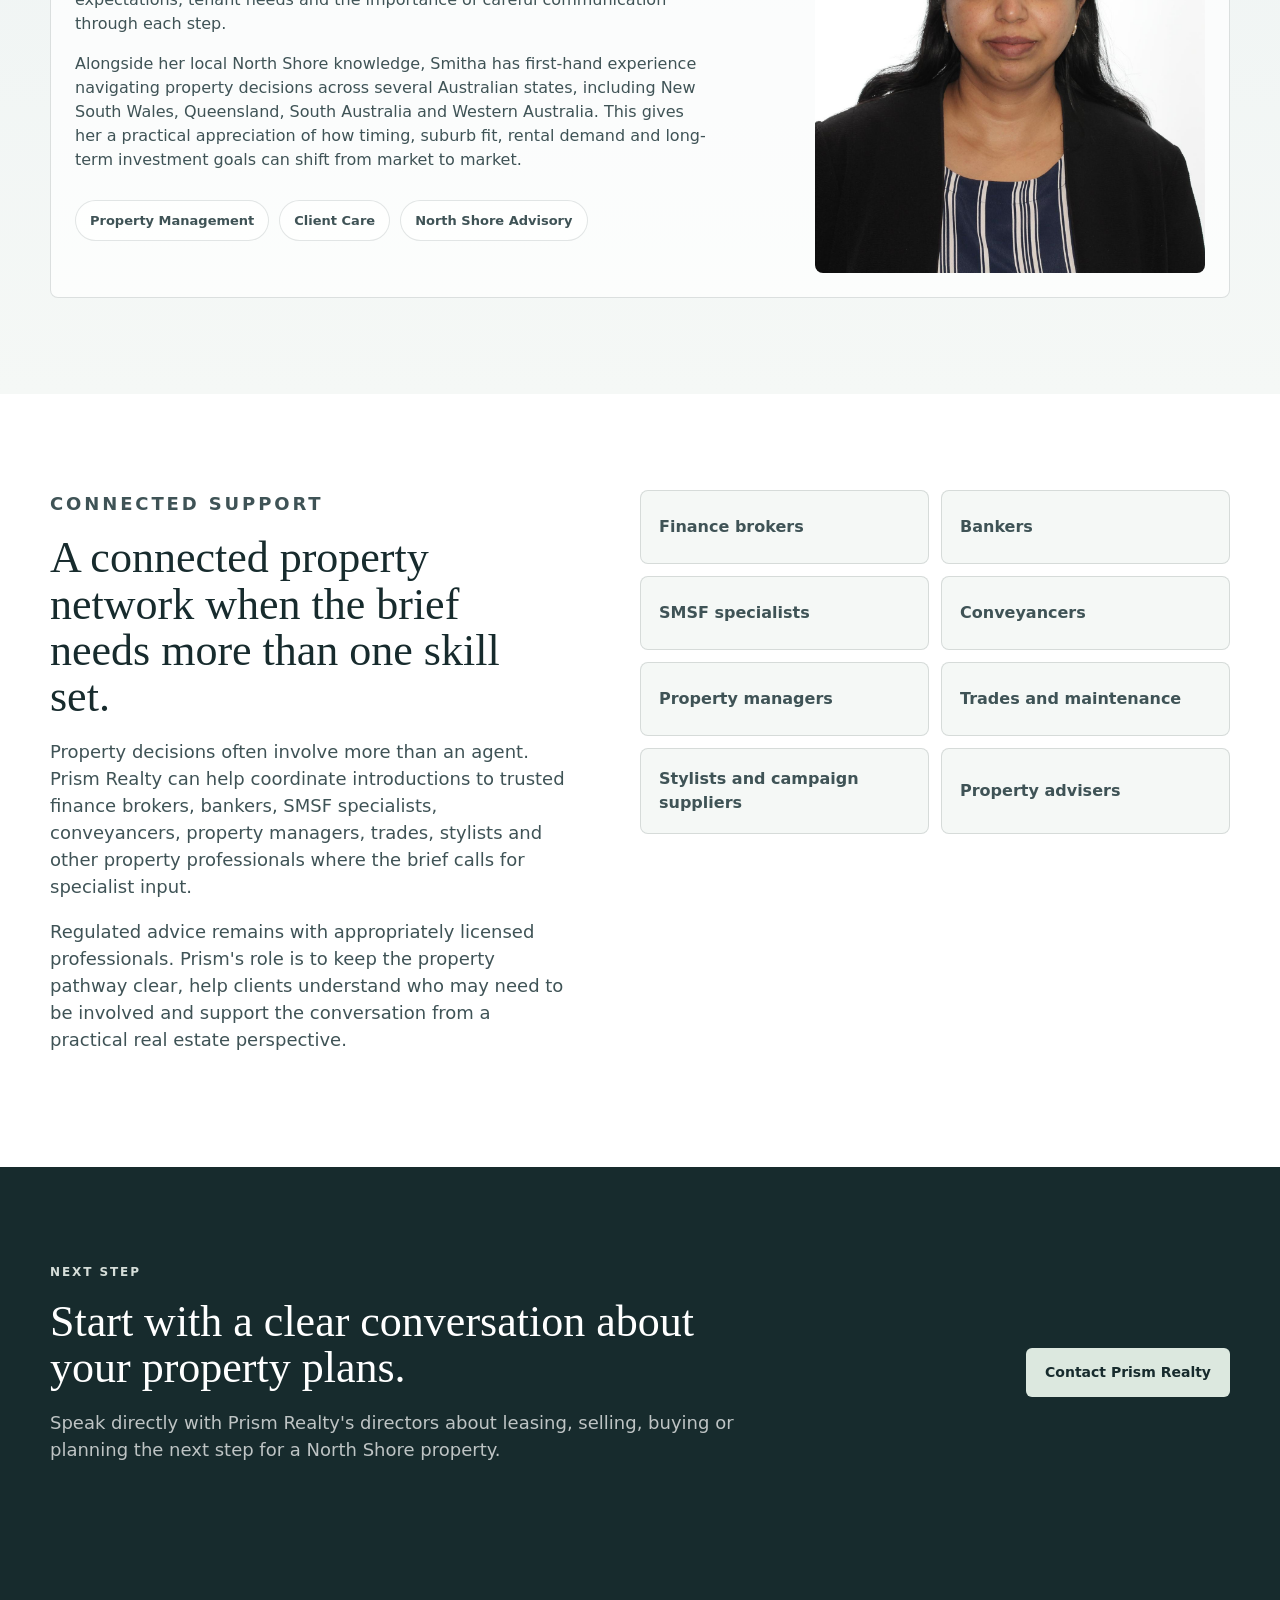
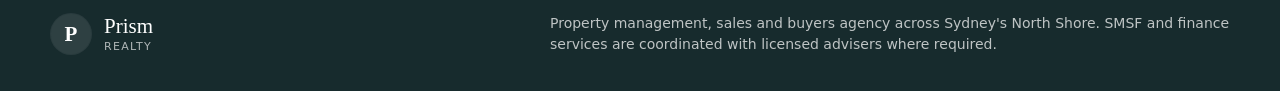
==== commit e521ad47: "Fix the photographs and ordering of sections" ====
--- a/about.html
+++ b/about.html
@@ -6,7 +6,7 @@
     <title>About | Prism Realty</title>
     <meta
       name="description"
-      content="Meet Prism Realty directors Smitha Arcot and Priyanka Rana, founder-led property advisors for Sydney's North Shore."
+      content="Meet Prism Realty directors Priyanka Rana and Smitha Arcot, founder-led property advisors for Sydney's North Shore."
     />
     <link rel="icon" type="image/svg+xml" href="assets/prism-favicon.svg" />
     <link rel="stylesheet" href="styles.css" />
@@ -69,7 +69,7 @@
       <section class="about-local section-pad">
         <div class="section-heading">
           <p class="eyebrow">Grounded in the North Shore</p>
-          <h2>Advice shaped by the place Smitha and Priyanka call home.</h2>
+          <h2>Advice shaped by the place Priyanka and Smitha call home.</h2>
         </div>
         <div class="local-story">
           <p>
@@ -79,7 +79,7 @@
             buyer expectations and the character of each pocket from Hornsby through to Lindfield.
           </p>
           <p>
-            This is not a market they observe from a distance. Smitha and Priyanka live the same local
+            This is not a market they observe from a distance. Priyanka and Smitha live the same local
             rhythms as the people they advise: the station commute, the school run, the weekend grocery
             shop, the familiar streets, conversations with neighbours and the quiet details that make
             one pocket of the North Shore feel different from another.
@@ -124,7 +124,32 @@
         </div>
 
         <article class="director-profile">
-          <img src="Smitha.jpeg" alt="Smitha Arcot" />
+          <img class="director-photo-priyanka" src="Priyanka.jpeg" alt="Priyanka Rana" />
+          <div class="director-content">
+            <p class="profile-role">Director</p>
+            <h3>Priyanka Rana</h3>
+            <p>
+              Priyanka brings a relationship-led approach to sales, buying and investment support,
+              with a focus on understanding the client's bigger property goal before recommending the
+              next move. Her local perspective helps clients consider suburb fit, presentation, market
+              expectations and the right professionals to involve.
+            </p>
+            <p>
+              Priyanka brings a broader property lens shaped by experience across several Australian
+              markets, including New South Wales, Queensland, South Australia and Western Australia.
+              She uses that perspective to help clients think beyond a single transaction and consider
+              the wider opportunity, timing and market context behind each decision.
+            </p>
+            <div class="profile-notes">
+              <span>Sales Guidance</span>
+              <span>Buyer Support</span>
+              <span>Investment Coordination</span>
+            </div>
+          </div>
+        </article>
+
+        <article class="director-profile reverse">
+          <img class="director-photo-smitha" src="Smitha.jpeg" alt="Smitha Arcot" />
           <div class="director-content">
             <p class="profile-role">Director</p>
             <h3>Smitha Arcot</h3>
@@ -144,31 +169,6 @@
               <span>Property Management</span>
               <span>Client Care</span>
               <span>North Shore Advisory</span>
-            </div>
-          </div>
-        </article>
-
-        <article class="director-profile reverse">
-          <img src="Priyanka.jpeg" alt="Priyanka Rana" />
-          <div class="director-content">
-            <p class="profile-role">Director</p>
-            <h3>Priyanka Rana</h3>
-            <p>
-              Priyanka brings a relationship-led approach to sales, buying and investment support,
-              with a focus on understanding the client's bigger property goal before recommending the
-              next move. Her local perspective helps clients consider suburb fit, presentation, market
-              expectations and the right professionals to involve.
-            </p>
-            <p>
-              Priyanka brings a broader property lens shaped by experience across several Australian
-              markets, including New South Wales, Queensland, South Australia and Western Australia.
-              She uses that perspective to help clients think beyond a single transaction and consider
-              the wider opportunity, timing and market context behind each decision.
-            </p>
-            <div class="profile-notes">
-              <span>Sales Guidance</span>
-              <span>Buyer Support</span>
-              <span>Investment Coordination</span>
             </div>
           </div>
         </article>
--- a/styles.css
+++ b/styles.css
@@ -542,7 +542,7 @@
   box-shadow: 0 12px 28px rgba(23, 43, 45, 0.12);
 }
 
-.founder-cards article:first-child img {
+.founder-cards article:nth-child(2) img {
   object-position: center 34%;
 }
 
@@ -865,8 +865,12 @@
   object-position: center 28%;
 }
 
-.director-profile.reverse img {
+.director-profile .director-photo-priyanka {
   object-position: center 34%;
+}
+
+.director-profile .director-photo-smitha {
+  object-position: center 28%;
 }
 
 .director-content {
@@ -1402,8 +1406,17 @@
 
   .founder-cards img {
     width: 100%;
-    height: auto;
+    height: 260px;
     aspect-ratio: 4 / 3;
+    object-fit: cover;
+    object-position: center 30%;
+  }
+
+  .founder-cards .founder-photo-priyanka {
+    height: 340px;
+    background: #f7f9f7;
+    object-fit: contain;
+    object-position: center center;
   }
 
   .portrait-stack {
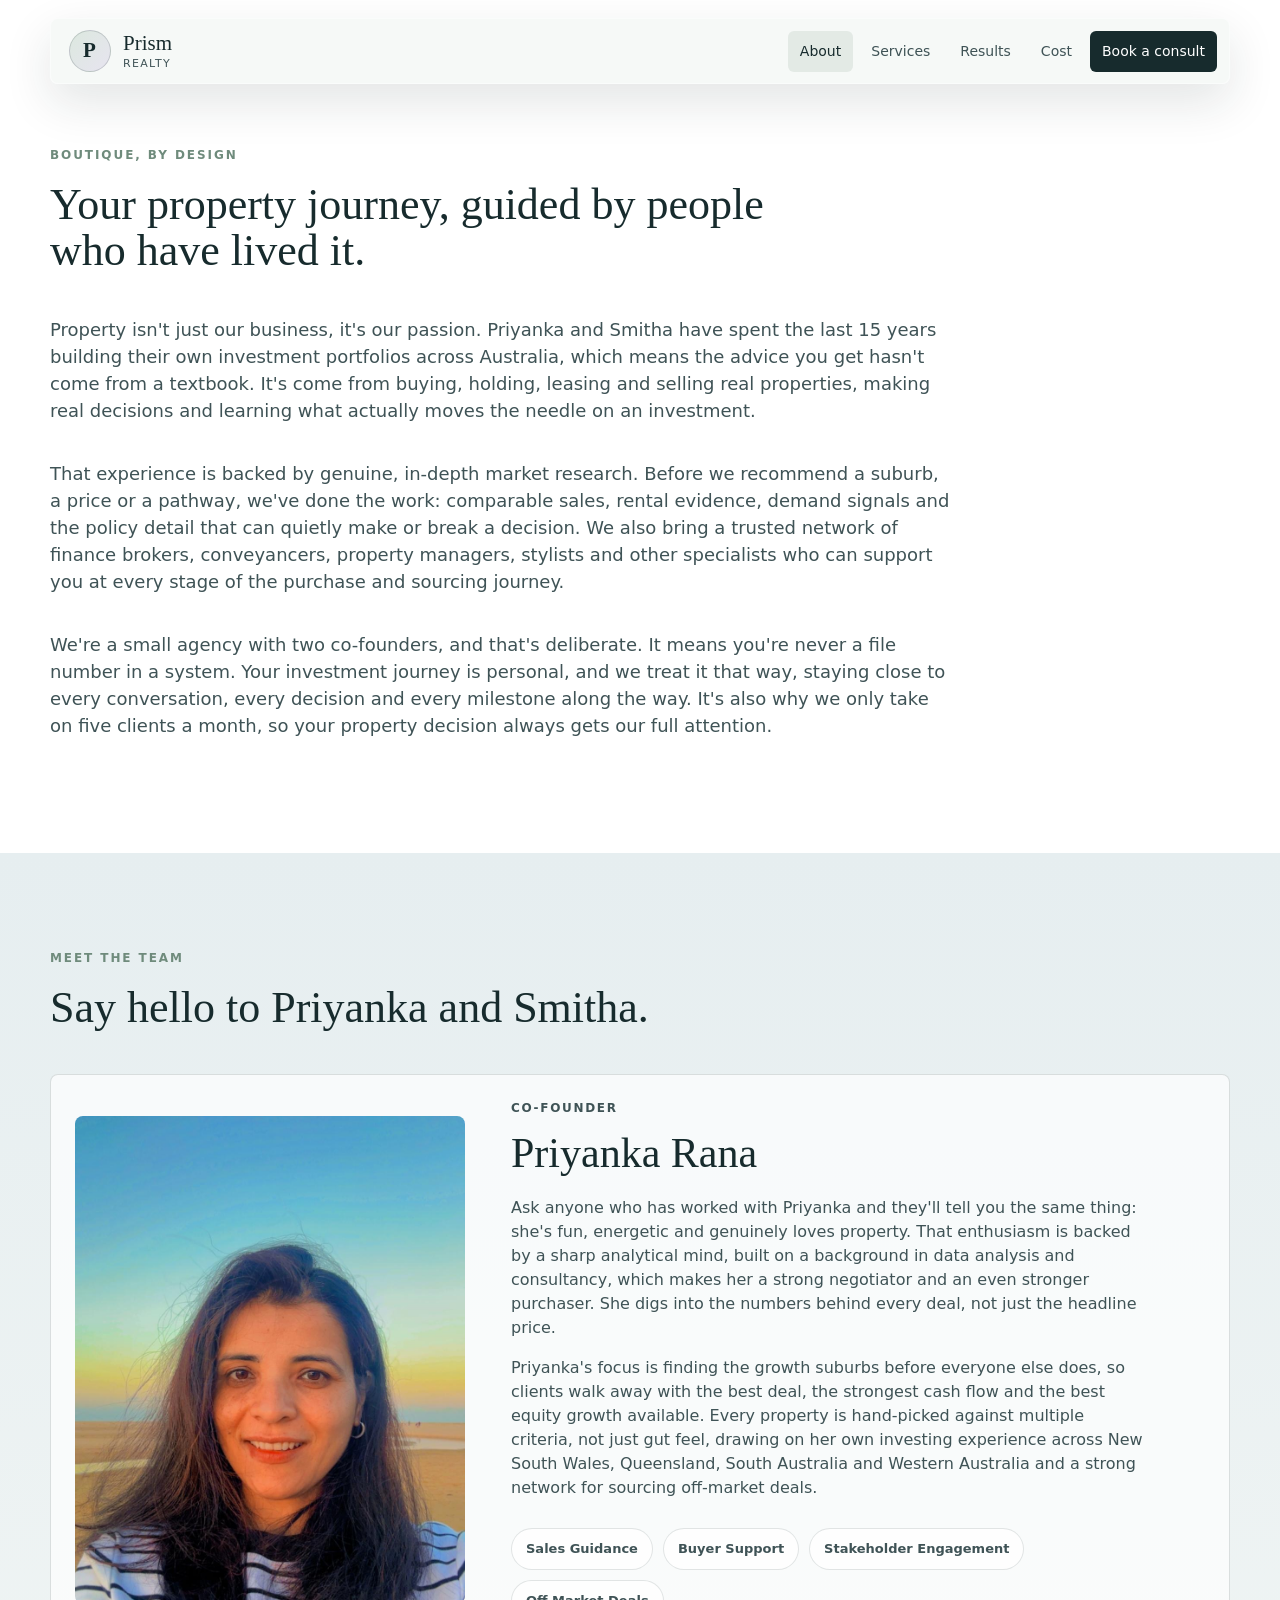
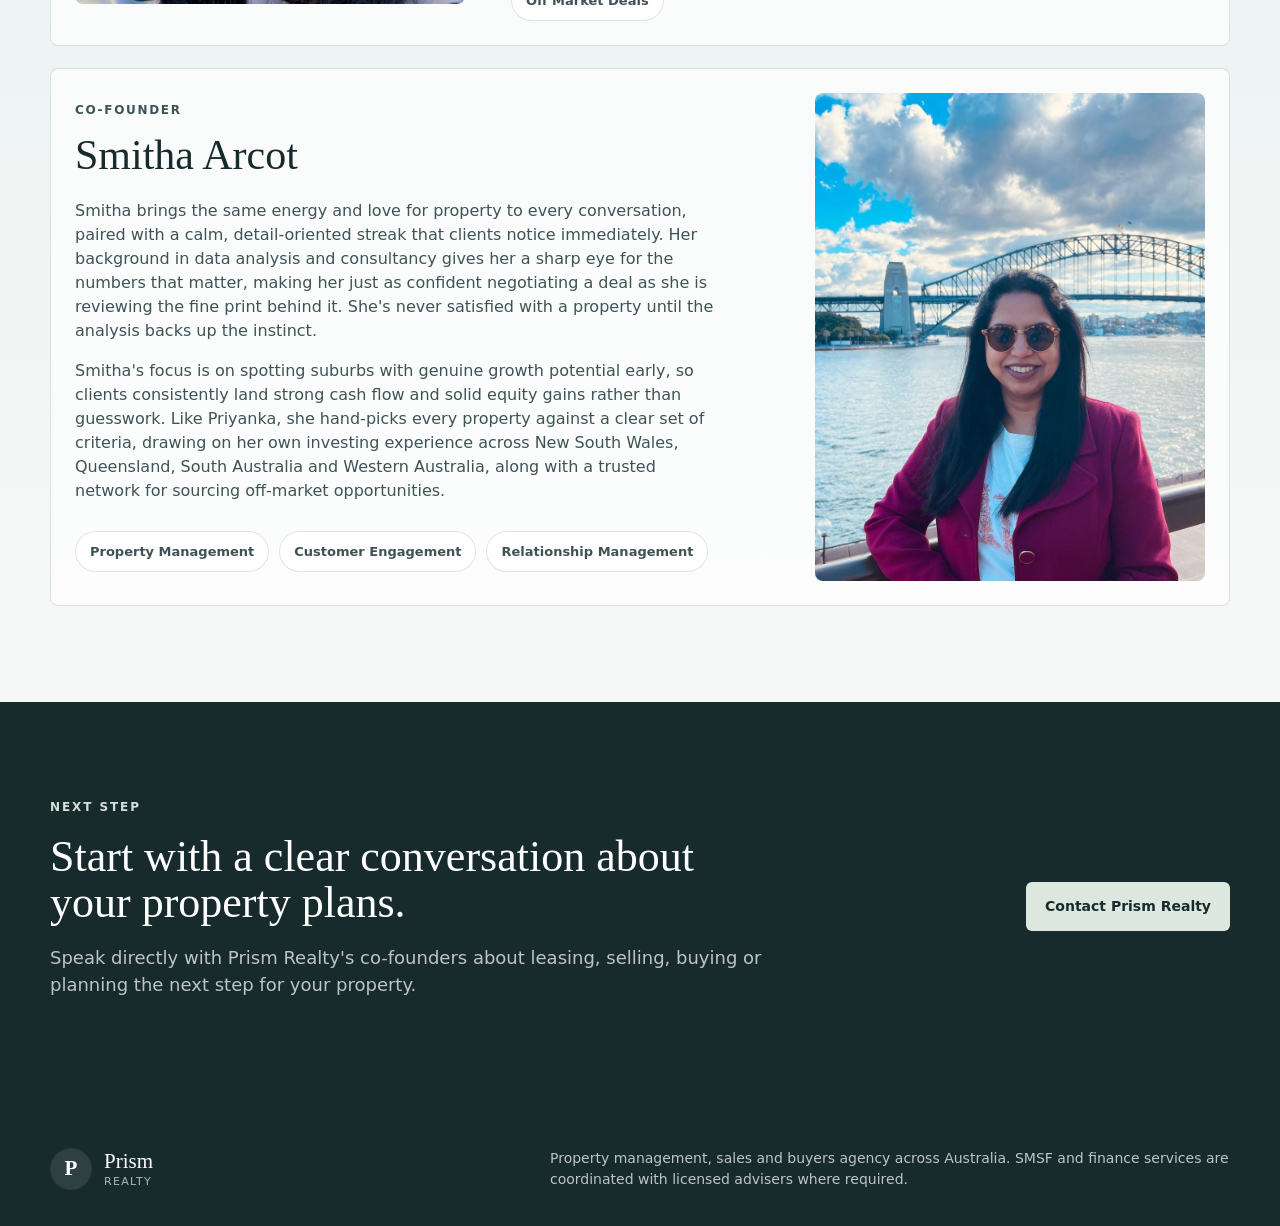
==== commit 6237cd28: "New version" ====
--- a/about.html
+++ b/about.html
@@ -6,7 +6,7 @@
     <title>About | Prism Realty</title>
     <meta
       name="description"
-      content="Meet Prism Realty directors Priyanka Rana and Smitha Arcot, founder-led property advisors for Sydney's North Shore."
+      content="Meet Prism Realty co-founders Priyanka Rana and Smitha Arcot, founder-led property advisors supporting clients across Australia."
     />
     <link rel="icon" type="image/svg+xml" href="assets/prism-favicon.svg" />
     <link rel="stylesheet" href="styles.css" />
@@ -27,123 +27,74 @@
       </button>
       <nav class="site-nav" id="site-nav" aria-label="Primary navigation">
         <a href="about.html" aria-current="page">About</a>
-        <a href="index.html#services">Services</a>
-        <a href="index.html#north-shore">North Shore</a>
+        <a href="services.html">Services</a>
+        <a href="results.html">Results</a>
         <a href="costs.html">Cost</a>
         <a class="nav-cta" href="index.html#contact">Book a consult</a>
       </nav>
     </header>
 
     <main>
-      <section class="about-hero section-pad" aria-label="About Prism Realty">
-        <div class="about-hero-copy">
-          <p class="eyebrow">About Prism Realty</p>
-          <h1>Personal property guidance, led by the people responsible for the outcome.</h1>
-          <p>
-            Prism Realty is a boutique, founder-led agency based around careful advice, local judgement
-            and clear communication across property management, sales and buyer representation.
-          </p>
-          <div class="hero-actions" aria-label="About page actions">
-            <a class="button primary" href="#directors">Meet the directors</a>
-            <a class="button dark" href="index.html#contact">Start a conversation</a>
-          </div>
-        </div>
-        <div class="portrait-stack" aria-label="Prism Realty directors">
-          <figure class="portrait-card large">
-            <img src="Smitha.jpeg" alt="Smitha Arcot" />
-            <figcaption>
-              <strong>Smitha Arcot</strong>
-              <span>Director</span>
-            </figcaption>
-          </figure>
-          <figure class="portrait-card offset">
-            <img src="Priyanka.jpeg" alt="Priyanka Rana" />
-            <figcaption>
-              <strong>Priyanka Rana</strong>
-              <span>Director</span>
-            </figcaption>
-          </figure>
-        </div>
-      </section>
-
-      <section class="about-local section-pad">
+      <section class="about-local section-pad page-start">
         <div class="section-heading">
-          <p class="eyebrow">Grounded in the North Shore</p>
-          <h2>Advice shaped by the place Priyanka and Smitha call home.</h2>
+          <p class="eyebrow">Boutique, by design</p>
+          <h2>Your property journey, guided by people who have lived it.</h2>
         </div>
         <div class="local-story">
           <p>
-            Prism Realty is built from a close understanding of the North Shore because its directors
-            are based here. Their perspective is shaped by the everyday details that matter to owners,
-            buyers and investors: school catchments, transport links, family rhythms, rental demand,
-            buyer expectations and the character of each pocket from Hornsby through to Lindfield.
+            Property isn't just our business, it's our passion. Priyanka and Smitha have spent the last
+            15 years building their own investment portfolios across Australia, which means the advice
+            you get hasn't come from a textbook. It's come from buying, holding, leasing and selling
+            real properties, making real decisions and learning what actually moves the needle on an
+            investment.
           </p>
           <p>
-            This is not a market they observe from a distance. Priyanka and Smitha live the same local
-            rhythms as the people they advise: the station commute, the school run, the weekend grocery
-            shop, the familiar streets, conversations with neighbours and the quiet details that make
-            one pocket of the North Shore feel different from another.
+            That experience is backed by genuine, in-depth market research. Before we recommend a
+            suburb, a price or a pathway, we've done the work: comparable sales, rental evidence, demand
+            signals and the policy detail that can quietly make or break a decision. We also bring a
+            trusted network of finance brokers, conveyancers, property managers, stylists and other
+            specialists who can support you at every stage of the purchase and sourcing journey.
           </p>
           <p>
-            That lived local context is paired with practical property experience and a relationship-led
-            way of working. Clients are not passed through a generic process. They work with directors
-            who take time to understand the property, the people involved and the decision that needs
-            to be made.
+            We're a small agency with two co-founders, and that's deliberate. It means you're never a
+            file number in a system. Your investment journey is personal, and we treat it that way,
+            staying close to every conversation, every decision and every milestone along the way. It's
+            also why we only take on five clients a month, so your property decision always gets our
+            full attention.
           </p>
-        </div>
-      </section>
-
-      <section class="about-intro section-pad">
-        <div class="section-heading">
-          <p class="eyebrow">Our Difference</p>
-          <h2>A calm advisory model for owners, buyers and investors.</h2>
-        </div>
-        <div class="about-pillars">
-          <article>
-            <span>01</span>
-            <h3>Local judgement, tested with data</h3>
-            <p>Advice combines lived North Shore context with comparable sales, rental evidence, demand signals, policy awareness and practical risk review.</p>
-          </article>
-          <article>
-            <span>02</span>
-            <h3>Direct director attention</h3>
-            <p>Clients work directly with the directors rather than being handed through layers of junior associates, keeping decisions clear and accountable.</p>
-          </article>
-          <article>
-            <span>03</span>
-            <h3>Connected advice</h3>
-            <p>Prism can help coordinate suitable specialists where finance, SMSF, legal or property support is needed.</p>
-          </article>
         </div>
       </section>
 
       <section class="director-profiles section-pad" id="directors">
         <div class="section-heading">
-          <p class="eyebrow">Directors</p>
-          <h2>Meet the directors behind Prism Realty.</h2>
+          <p class="eyebrow">Meet the Team</p>
+          <h2>Say hello to Priyanka and Smitha.</h2>
         </div>
 
         <article class="director-profile">
           <img class="director-photo-priyanka" src="Priyanka.jpeg" alt="Priyanka Rana" />
           <div class="director-content">
-            <p class="profile-role">Director</p>
+            <p class="profile-role">Co-Founder</p>
             <h3>Priyanka Rana</h3>
             <p>
-              Priyanka brings a relationship-led approach to sales, buying and investment support,
-              with a focus on understanding the client's bigger property goal before recommending the
-              next move. Her local perspective helps clients consider suburb fit, presentation, market
-              expectations and the right professionals to involve.
+              Ask anyone who has worked with Priyanka and they'll tell you the same thing: she's fun,
+              energetic and genuinely loves property. That enthusiasm is backed by a sharp analytical
+              mind, built on a background in data analysis and consultancy, which makes her a strong
+              negotiator and an even stronger purchaser. She digs into the numbers behind every deal,
+              not just the headline price.
             </p>
             <p>
-              Priyanka brings a broader property lens shaped by experience across several Australian
-              markets, including New South Wales, Queensland, South Australia and Western Australia.
-              She uses that perspective to help clients think beyond a single transaction and consider
-              the wider opportunity, timing and market context behind each decision.
+              Priyanka's focus is finding the growth suburbs before everyone else does, so clients walk
+              away with the best deal, the strongest cash flow and the best equity growth available.
+              Every property is hand-picked against multiple criteria, not just gut feel, drawing on
+              her own investing experience across New South Wales, Queensland, South Australia and
+              Western Australia and a strong network for sourcing off-market deals.
             </p>
             <div class="profile-notes">
               <span>Sales Guidance</span>
               <span>Buyer Support</span>
-              <span>Investment Coordination</span>
+              <span>Stakeholder Engagement</span>
+              <span>Off Market Deals</span>
             </div>
           </div>
         </article>
@@ -151,55 +102,29 @@
         <article class="director-profile reverse">
           <img class="director-photo-smitha" src="Smitha.jpeg" alt="Smitha Arcot" />
           <div class="director-content">
-            <p class="profile-role">Director</p>
+            <p class="profile-role">Co-Founder</p>
             <h3>Smitha Arcot</h3>
             <p>
-              Smitha brings a measured, client-first style to property conversations, helping owners
-              and investors work through decisions with structure and clarity. Her North Shore base
-              gives her a practical understanding of local owner expectations, tenant needs and the
-              importance of careful communication through each step.
+              Smitha brings the same energy and love for property to every conversation, paired with a
+              calm, detail-oriented streak that clients notice immediately. Her background in data
+              analysis and consultancy gives her a sharp eye for the numbers that matter, making her
+              just as confident negotiating a deal as she is reviewing the fine print behind it. She's
+              never satisfied with a property until the analysis backs up the instinct.
             </p>
             <p>
-              Alongside her local North Shore knowledge, Smitha has first-hand experience navigating
-              property decisions across several Australian states, including New South Wales, Queensland,
-              South Australia and Western Australia. This gives her a practical appreciation of how timing,
-              suburb fit, rental demand and long-term investment goals can shift from market to market.
+              Smitha's focus is on spotting suburbs with genuine growth potential early, so clients
+              consistently land strong cash flow and solid equity gains rather than guesswork. Like
+              Priyanka, she hand-picks every property against a clear set of criteria, drawing on her
+              own investing experience across New South Wales, Queensland, South Australia and Western
+              Australia, along with a trusted network for sourcing off-market opportunities.
             </p>
             <div class="profile-notes">
               <span>Property Management</span>
-              <span>Client Care</span>
-              <span>North Shore Advisory</span>
+              <span>Customer Engagement</span>
+              <span>Relationship Management</span>
             </div>
           </div>
         </article>
-      </section>
-
-      <section class="network section-pad">
-        <div class="network-copy">
-          <p class="eyebrow">Connected Support</p>
-          <h2>A connected property network when the brief needs more than one skill set.</h2>
-          <p>
-            Property decisions often involve more than an agent. Prism Realty can help coordinate
-            introductions to trusted finance brokers, bankers, SMSF specialists, conveyancers,
-            property managers, trades, stylists and other property professionals where the brief calls
-            for specialist input.
-          </p>
-          <p>
-            Regulated advice remains with appropriately licensed professionals. Prism's role is to
-            keep the property pathway clear, help clients understand who may need to be involved and
-            support the conversation from a practical real estate perspective.
-          </p>
-        </div>
-        <div class="network-list" aria-label="Prism Realty professional network">
-          <span>Finance brokers</span>
-          <span>Bankers</span>
-          <span>SMSF specialists</span>
-          <span>Conveyancers</span>
-          <span>Property managers</span>
-          <span>Trades and maintenance</span>
-          <span>Stylists and campaign suppliers</span>
-          <span>Property advisers</span>
-        </div>
       </section>
 
       <section class="about-cta section-pad">
@@ -207,8 +132,8 @@
           <p class="eyebrow">Next Step</p>
           <h2>Start with a clear conversation about your property plans.</h2>
           <p>
-            Speak directly with Prism Realty's directors about leasing, selling, buying or planning the
-            next step for a North Shore property.
+            Speak directly with Prism Realty's co-founders about leasing, selling, buying or planning
+            the next step for your property.
           </p>
         </div>
         <a class="button primary" href="index.html#contact">Contact Prism Realty</a>
@@ -224,7 +149,7 @@
         </span>
       </a>
       <p>
-        Property management, sales and buyers agency across Sydney's North Shore. SMSF and finance
+        Property management, sales and buyers agency across Australia. SMSF and finance
         services are coordinated with licensed advisers where required.
       </p>
     </footer>
--- a/styles.css
+++ b/styles.css
@@ -302,50 +302,10 @@
   text-underline-offset: 5px;
 }
 
-.hero-panel {
-  position: absolute;
-  z-index: 3;
-  right: max(20px, calc((100vw - 1180px) / 2));
-  bottom: 34px;
-  display: grid;
-  width: min(480px, calc(100% - 40px));
-  grid-template-columns: repeat(3, 1fr);
-  border: 1px solid rgba(255, 255, 255, 0.28);
-  border-radius: 8px;
-  background: rgba(245, 248, 246, 0.78);
-  box-shadow: var(--shadow);
-  backdrop-filter: blur(18px);
-}
-
-.hero-panel span {
-  min-height: 76px;
-  display: flex;
-  align-items: center;
-  border-right: 1px solid rgba(23, 43, 45, 0.12);
-  color: var(--ink);
-  font-size: 13px;
-  font-weight: 700;
-  padding: 18px;
-}
-
-.hero-panel span:last-child {
-  border-right: 0;
-}
-
 .section-pad {
   padding: 96px max(24px, calc((100vw - 1180px) / 2));
 }
 
-.intro {
-  display: grid;
-  grid-template-columns: minmax(280px, 470px) minmax(280px, 610px);
-  gap: 70px;
-  align-items: end;
-  background: linear-gradient(135deg, var(--mist), var(--sea));
-}
-
-.intro p:last-child,
-.founder-copy p,
 .contact-copy p {
   color: var(--ink-soft);
   font-size: 18px;
@@ -396,8 +356,10 @@
   color: var(--ink-soft);
 }
 
-.services {
-  background: var(--white);
+.section-heading p:not(.eyebrow) {
+  max-width: 780px;
+  color: var(--ink-soft);
+  font-size: 18px;
 }
 
 .service-grid {
@@ -508,104 +470,6 @@
   min-height: 290px;
 }
 
-.founders {
-  display: grid;
-  grid-template-columns: minmax(280px, 620px) minmax(280px, 430px);
-  gap: 90px;
-  align-items: center;
-  background: var(--white);
-}
-
-.founder-cards {
-  display: grid;
-  gap: 14px;
-}
-
-.founder-cards article {
-  display: grid;
-  grid-template-columns: 118px 1fr;
-  column-gap: 22px;
-  align-items: center;
-  min-height: 158px;
-  border: 1px solid var(--line);
-  border-radius: 8px;
-  background: linear-gradient(135deg, #f7f9f7, #efedf7);
-  padding: 18px;
-}
-
-.founder-cards img {
-  width: 118px;
-  height: 122px;
-  border-radius: 8px;
-  object-fit: cover;
-  object-position: center 24%;
-  box-shadow: 0 12px 28px rgba(23, 43, 45, 0.12);
-}
-
-.founder-cards article:nth-child(2) img {
-  object-position: center 34%;
-}
-
-.founder-cards h3,
-.founder-cards p {
-  margin-bottom: 0;
-}
-
-.founder-cards p {
-  color: var(--ink-soft);
-}
-
-.north-shore {
-  background: #eef3f1;
-}
-
-.north-shore .section-heading p:not(.eyebrow) {
-  max-width: 820px;
-  color: var(--ink-soft);
-  font-size: 18px;
-}
-
-.north-shore-grid {
-  display: grid;
-  grid-template-columns: repeat(3, minmax(0, 1fr));
-  gap: 16px;
-  margin-bottom: 30px;
-}
-
-.north-shore-grid article {
-  min-height: 250px;
-  border: 1px solid var(--line);
-  border-radius: 8px;
-  background: rgba(255, 255, 255, 0.62);
-  padding: 28px;
-}
-
-.north-shore-grid span {
-  display: block;
-  margin-bottom: 42px;
-  color: var(--lavender-deep);
-  font-weight: 800;
-}
-
-.north-shore-grid p {
-  color: var(--ink-soft);
-}
-
-.suburb-strip {
-  display: flex;
-  flex-wrap: wrap;
-  gap: 10px;
-}
-
-.suburb-strip span {
-  border: 1px solid rgba(23, 43, 45, 0.12);
-  border-radius: 999px;
-  background: rgba(255, 255, 255, 0.62);
-  color: var(--ink-soft);
-  font-weight: 700;
-  padding: 12px 18px;
-}
-
 .contact {
   display: grid;
   grid-template-columns: minmax(280px, 480px) minmax(280px, 560px);
@@ -715,76 +579,6 @@
   color: rgba(255, 255, 255, 0.66);
 }
 
-.about-hero {
-  display: grid;
-  grid-template-columns: minmax(300px, 620px) minmax(280px, 470px);
-  gap: 88px;
-  align-items: center;
-  min-height: 760px;
-  padding-top: 160px;
-  background: linear-gradient(135deg, var(--mist), var(--sea));
-}
-
-.about-hero h1 {
-  max-width: 760px;
-  color: var(--ink);
-  font-size: 64px;
-}
-
-.about-hero p:not(.eyebrow) {
-  max-width: 650px;
-  color: var(--ink-soft);
-  font-size: 20px;
-}
-
-.portrait-stack {
-  display: grid;
-  grid-template-columns: repeat(2, minmax(0, 1fr));
-  gap: 18px;
-  align-items: start;
-}
-
-.portrait-card {
-  overflow: hidden;
-  margin: 0;
-  border: 1px solid rgba(255, 255, 255, 0.62);
-  border-radius: 8px;
-  background: var(--white);
-  box-shadow: var(--shadow);
-}
-
-.portrait-card.large {
-  width: 100%;
-}
-
-.portrait-card.offset {
-  width: 100%;
-}
-
-.portrait-card img {
-  width: 100%;
-  aspect-ratio: 4 / 5;
-  object-fit: cover;
-  object-position: center 26%;
-}
-
-.portrait-card.offset img {
-  object-position: center 34%;
-}
-
-.portrait-card figcaption {
-  display: grid;
-  gap: 3px;
-  padding: 18px;
-}
-
-.portrait-card strong {
-  font-family: Georgia, "Times New Roman", serif;
-  font-size: 24px;
-  font-weight: 500;
-}
-
-.portrait-card span,
 .profile-role {
   color: var(--eucalypt);
   font-size: 12px;
@@ -793,10 +587,6 @@
   text-transform: uppercase;
 }
 
-.about-intro {
-  background: var(--white);
-}
-
 .about-local {
   background: var(--white);
 }
@@ -807,28 +597,6 @@
   gap: 18px;
 }
 
-.about-pillars {
-  display: grid;
-  grid-template-columns: repeat(3, minmax(0, 1fr));
-  gap: 16px;
-}
-
-.about-pillars article {
-  min-height: 250px;
-  border: 1px solid var(--line);
-  border-radius: 8px;
-  background: var(--mist);
-  padding: 28px;
-}
-
-.about-pillars span {
-  display: block;
-  margin-bottom: 42px;
-  color: var(--lavender-deep);
-  font-weight: 800;
-}
-
-.about-pillars p,
 .director-content p {
   color: var(--ink-soft);
 }
@@ -950,83 +718,11 @@
 }
 
 .cost-hero {
-  display: grid;
-  grid-template-columns: minmax(300px, 630px) minmax(280px, 460px);
-  gap: 80px;
-  align-items: center;
-  min-height: 760px;
-  padding-top: 160px;
   background: linear-gradient(135deg, var(--mist), var(--sea));
 }
 
-.cost-hero h1 {
-  max-width: 720px;
-  color: var(--ink);
-  font-size: 64px;
-}
-
-.cost-hero-copy > p:not(.eyebrow),
-.proposal-panel p,
-.cost-detail-copy p,
-.cost-card p,
-.faq-list p {
-  color: var(--ink-soft);
-}
-
-.cost-hero-copy > p:not(.eyebrow) {
-  max-width: 650px;
-  font-size: 20px;
-}
-
-.proposal-panel {
-  overflow: hidden;
-  border: 1px solid var(--line);
-  border-radius: 8px;
-  background: rgba(255, 255, 255, 0.72);
-  box-shadow: var(--shadow);
-  padding: 0;
-}
-
-.proposal-panel > :not(.proposal-image) {
-  margin-right: 34px;
-  margin-left: 34px;
-}
-
-.proposal-panel > .eyebrow {
-  margin-top: 30px;
-}
-
-.proposal-image {
-  width: 100%;
-  aspect-ratio: 16 / 9;
-  object-fit: cover;
-  object-position: center;
-}
-
-.proposal-panel h2 {
-  font-size: 34px;
-}
-
-.proposal-steps {
-  display: grid;
-  gap: 10px;
-  margin-top: 28px;
-  margin-bottom: 34px;
-}
-
-.proposal-steps span {
-  border: 1px solid rgba(23, 43, 45, 0.12);
-  border-radius: 8px;
-  background: var(--mist);
-  color: var(--ink-soft);
-  font-size: 14px;
-  font-weight: 800;
-  padding: 14px;
-}
-
-.cost-pathways,
-.cost-faq {
-  background: var(--white);
+.cost-card p {
+  color: var(--ink-soft);
 }
 
 .cost-grid {
@@ -1036,18 +732,20 @@
 }
 
 .cost-card {
-  min-height: 480px;
+  min-height: 220px;
   border: 1px solid var(--line);
   border-radius: 8px;
   background: var(--mist);
   padding: 28px;
 }
 
-.cost-card:nth-child(2) {
+.cost-card:nth-child(2),
+.cost-card:nth-child(6) {
   background: linear-gradient(160deg, #eef5f1, #e8e4f1);
 }
 
-.cost-card:nth-child(4) {
+.cost-card:nth-child(4),
+.cost-card:nth-child(8) {
   background: #f7f3f8;
 }
 
@@ -1064,7 +762,65 @@
   font-weight: 800;
 }
 
-.cost-card ul {
+.cost-card strong {
+  display: block;
+  margin-bottom: 14px;
+  color: var(--ink);
+  font-family: Avenir Next, Avenir, Inter, ui-sans-serif, system-ui, -apple-system, BlinkMacSystemFont, "Segoe UI", sans-serif;
+  font-size: 26px;
+  font-weight: 700;
+  letter-spacing: -0.01em;
+}
+
+.page-start {
+  padding-top: 146px;
+}
+
+.option-card p {
+  color: var(--ink-soft);
+}
+
+.service-options {
+  background: var(--white);
+}
+
+.option-grid {
+  display: grid;
+  grid-template-columns: repeat(3, minmax(0, 1fr));
+  gap: 16px;
+}
+
+.option-card {
+  min-height: 470px;
+  border: 1px solid var(--line);
+  border-radius: 8px;
+  background: var(--mist);
+  padding: 28px;
+}
+
+.option-card.feature {
+  background: linear-gradient(160deg, #eef5f1, #e8e4f1);
+}
+
+.option-card.advisory {
+  background: #f7f3f8;
+}
+
+.option-card > span {
+  display: inline-flex;
+  min-height: 42px;
+  align-items: center;
+  justify-content: center;
+  margin-bottom: 28px;
+  border-radius: 999px;
+  background: rgba(111, 139, 124, 0.16);
+  color: var(--ink);
+  font-size: 13px;
+  font-weight: 800;
+  padding: 10px 15px;
+}
+
+.option-card ul {
   display: grid;
   gap: 10px;
   margin: 24px 0 0;
@@ -1072,14 +828,14 @@
   list-style: none;
 }
 
-.cost-card li {
+.option-card li {
   position: relative;
   color: var(--ink-soft);
   font-size: 15px;
   padding-left: 18px;
 }
 
-.cost-card li::before {
+.option-card li::before {
   position: absolute;
   left: 0;
   top: 10px;
@@ -1090,52 +846,147 @@
   content: "";
 }
 
-.cost-details {
-  display: grid;
-  grid-template-columns: minmax(280px, 500px) minmax(280px, 1fr);
-  gap: 70px;
-  align-items: start;
-  background: linear-gradient(135deg, #f9faf8, #ebe7f3);
-}
-
-.cost-detail-copy p {
-  font-size: 18px;
-}
-
-.cost-list {
-  display: grid;
-  grid-template-columns: repeat(2, minmax(0, 1fr));
-  gap: 12px;
-}
-
-.cost-list span {
-  min-height: 74px;
-  display: flex;
-  align-items: center;
-  border: 1px solid var(--line);
-  border-radius: 8px;
-  background: rgba(255, 255, 255, 0.66);
-  color: var(--ink-soft);
-  font-weight: 800;
-  padding: 18px;
-}
-
-.quote-process {
-  background: linear-gradient(180deg, var(--sea), var(--mist));
-}
-
-.faq-list {
-  display: grid;
-  grid-template-columns: repeat(2, minmax(0, 1fr));
-  gap: 16px;
-}
-
-.faq-list article {
-  min-height: 210px;
+.results-metrics p,
+.result-card p,
+.result-card dd {
+  color: var(--ink-soft);
+}
+
+.results-metrics-section {
+  background: var(--white);
+}
+
+.results-metrics {
+  display: grid;
+  grid-template-columns: repeat(4, minmax(0, 1fr));
+  gap: 24px;
+}
+
+.results-metrics article {
+  min-height: 220px;
   border: 1px solid var(--line);
   border-radius: 8px;
   background: var(--mist);
-  padding: 28px;
+  padding: 32px;
+}
+
+.results-metrics span {
+  display: block;
+  margin-bottom: 48px;
+  color: var(--ink-soft);
+  font-weight: 800;
+}
+
+.results-metrics strong {
+  display: block;
+  margin-bottom: 14px;
+  color: var(--ink);
+  font-family: Avenir Next, Avenir, Inter, ui-sans-serif, system-ui, -apple-system, BlinkMacSystemFont, "Segoe UI", sans-serif;
+  font-size: 28px;
+  font-weight: 700;
+  letter-spacing: -0.01em;
+}
+
+.results-metrics p {
+  margin-bottom: 0;
+}
+
+.featured-results {
+  background: var(--white);
+}
+
+.results-grid {
+  display: grid;
+  grid-template-columns: repeat(3, minmax(0, 1fr));
+  gap: 24px;
+}
+
+.result-card {
+  overflow: hidden;
+  border: 1px solid var(--line);
+  border-radius: 8px;
+  background: var(--mist);
+}
+
+.result-card:nth-child(3n + 2) {
+  background: linear-gradient(160deg, #eef5f1, #e8e4f1);
+}
+
+.result-image-placeholder {
+  display: grid;
+  height: clamp(220px, 18vw, 280px);
+  min-height: 0;
+  place-items: center;
+  border-bottom: 1px solid var(--line);
+  background:
+    linear-gradient(135deg, rgba(111, 139, 124, 0.18), rgba(130, 119, 149, 0.18)),
+    var(--sea);
+}
+
+.result-image-placeholder span {
+  border: 1px solid rgba(23, 43, 45, 0.14);
+  border-radius: 999px;
+  background: rgba(255, 255, 255, 0.58);
+  color: var(--ink-soft);
+  font-size: 13px;
+  font-weight: 800;
+  padding: 10px 14px;
+}
+
+.result-card-header {
+  padding: 24px 26px 18px;
+}
+
+.result-image {
+  width: 100%;
+  height: clamp(220px, 18vw, 280px);
+  border-bottom: 1px solid var(--line);
+  background: var(--sea);
+  object-fit: contain;
+  object-position: center center;
+}
+
+.result-content {
+  padding: 26px;
+}
+
+.result-location {
+  margin-bottom: 0;
+  color: var(--eucalypt);
+  font-size: 12px;
+  font-weight: 800;
+  letter-spacing: 0.14em;
+  text-transform: uppercase;
+}
+
+.result-card dl {
+  display: grid;
+  grid-template-columns: repeat(3, minmax(0, 1fr));
+  gap: 10px;
+  margin: 0;
+}
+
+.result-card dl div {
+  min-height: 84px;
+  border: 1px solid rgba(23, 43, 45, 0.12);
+  border-radius: 8px;
+  background: rgba(255, 255, 255, 0.62);
+  padding: 12px;
+}
+
+.result-card dt {
+  margin-bottom: 8px;
+  color: var(--eucalypt);
+  font-size: 11px;
+  font-weight: 800;
+  letter-spacing: 0.12em;
+  text-transform: uppercase;
+}
+
+.result-card dd {
+  margin: 0;
+  color: var(--ink);
+  font-weight: 800;
 }
 
 @media (max-width: 1020px) {
@@ -1173,14 +1024,9 @@
     border-right: 0;
   }
 
-  .intro,
   .local-trust,
-  .founders,
   .contact,
-  .about-hero,
-  .network,
-  .cost-hero,
-  .cost-details {
+  .network {
     grid-template-columns: 1fr;
     gap: 34px;
   }
@@ -1189,16 +1035,17 @@
     grid-template-columns: 1fr;
   }
 
-  .north-shore-grid {
-    grid-template-columns: 1fr;
-  }
-
   .cost-grid {
     grid-template-columns: repeat(2, minmax(0, 1fr));
   }
 
-  .about-pillars {
-    grid-template-columns: 1fr;
+  .option-grid {
+    grid-template-columns: repeat(2, minmax(0, 1fr));
+  }
+
+  .results-metrics,
+  .results-grid {
+    grid-template-columns: repeat(2, minmax(0, 1fr));
   }
 
   .local-story {
@@ -1286,38 +1133,12 @@
     line-height: 1.02;
   }
 
-  .about-hero h1 {
-    font-size: 44px;
-  }
-
-  .cost-hero h1 {
-    font-size: 44px;
-  }
-
   h2 {
     font-size: 32px;
   }
 
   .hero-copy {
     font-size: 18px;
-  }
-
-  .hero-panel {
-    left: 16px;
-    right: 16px;
-    width: auto;
-    grid-template-columns: 1fr;
-  }
-
-  .hero-panel span {
-    min-height: 52px;
-    border-right: 0;
-    border-bottom: 1px solid rgba(23, 43, 45, 0.12);
-    padding: 14px 16px;
-  }
-
-  .hero-panel span:last-child {
-    border-bottom: 0;
   }
 
   .section-pad {
@@ -1325,37 +1146,29 @@
     padding-bottom: 72px;
   }
 
-  .about-hero {
-    min-height: auto;
-    padding-top: 132px;
-  }
-
-  .cost-hero {
-    min-height: auto;
-    padding-top: 132px;
-  }
-
-  .portrait-stack {
-    gap: 14px;
+  .page-start {
+    padding-top: 124px;
   }
 
   .service-grid,
   .process,
   .expanded-process,
   .cost-grid,
-  .faq-list {
+  .option-grid,
+  .results-metrics,
+  .results-grid {
     grid-template-columns: 1fr;
   }
 
   .service-card,
+  .option-card,
+  .results-metrics article,
   .trust-points article,
-  .north-shore-grid article,
   .expanded-process article {
     min-height: auto;
   }
 
-  .cost-card,
-  .faq-list article {
+  .cost-card {
     min-height: auto;
   }
 
@@ -1399,46 +1212,30 @@
     width: 100%;
   }
 
-  .founder-cards article {
-    grid-template-columns: 1fr;
-    row-gap: 16px;
-  }
-
-  .founder-cards img {
-    width: 100%;
-    height: 260px;
-    aspect-ratio: 4 / 3;
-    object-fit: cover;
-    object-position: center 30%;
-  }
-
-  .founder-cards .founder-photo-priyanka {
-    height: 340px;
-    background: #f7f9f7;
-    object-fit: contain;
-    object-position: center center;
-  }
-
-  .portrait-stack {
-    grid-template-columns: 1fr;
-  }
-
-  .portrait-card,
-  .portrait-card.large,
-  .portrait-card.offset {
-    width: 100%;
-  }
-
-  .portrait-card.offset {
-    margin-top: 16px;
-  }
-
-  .cost-list,
-  .network-list {
+  .option-card,
+  .process article {
+    padding: 22px;
+  }
+
+  .option-card > span {
+    margin-bottom: 22px;
+  }
+
+  .option-card ul {
+    gap: 8px;
+  }
+
+  .network-list,
+  .result-card dl {
     grid-template-columns: 1fr;
   }
 
   .director-content h3 {
     font-size: 34px;
   }
-}
+
+  .result-image,
+  .result-image-placeholder {
+    height: 220px;
+  }
+}
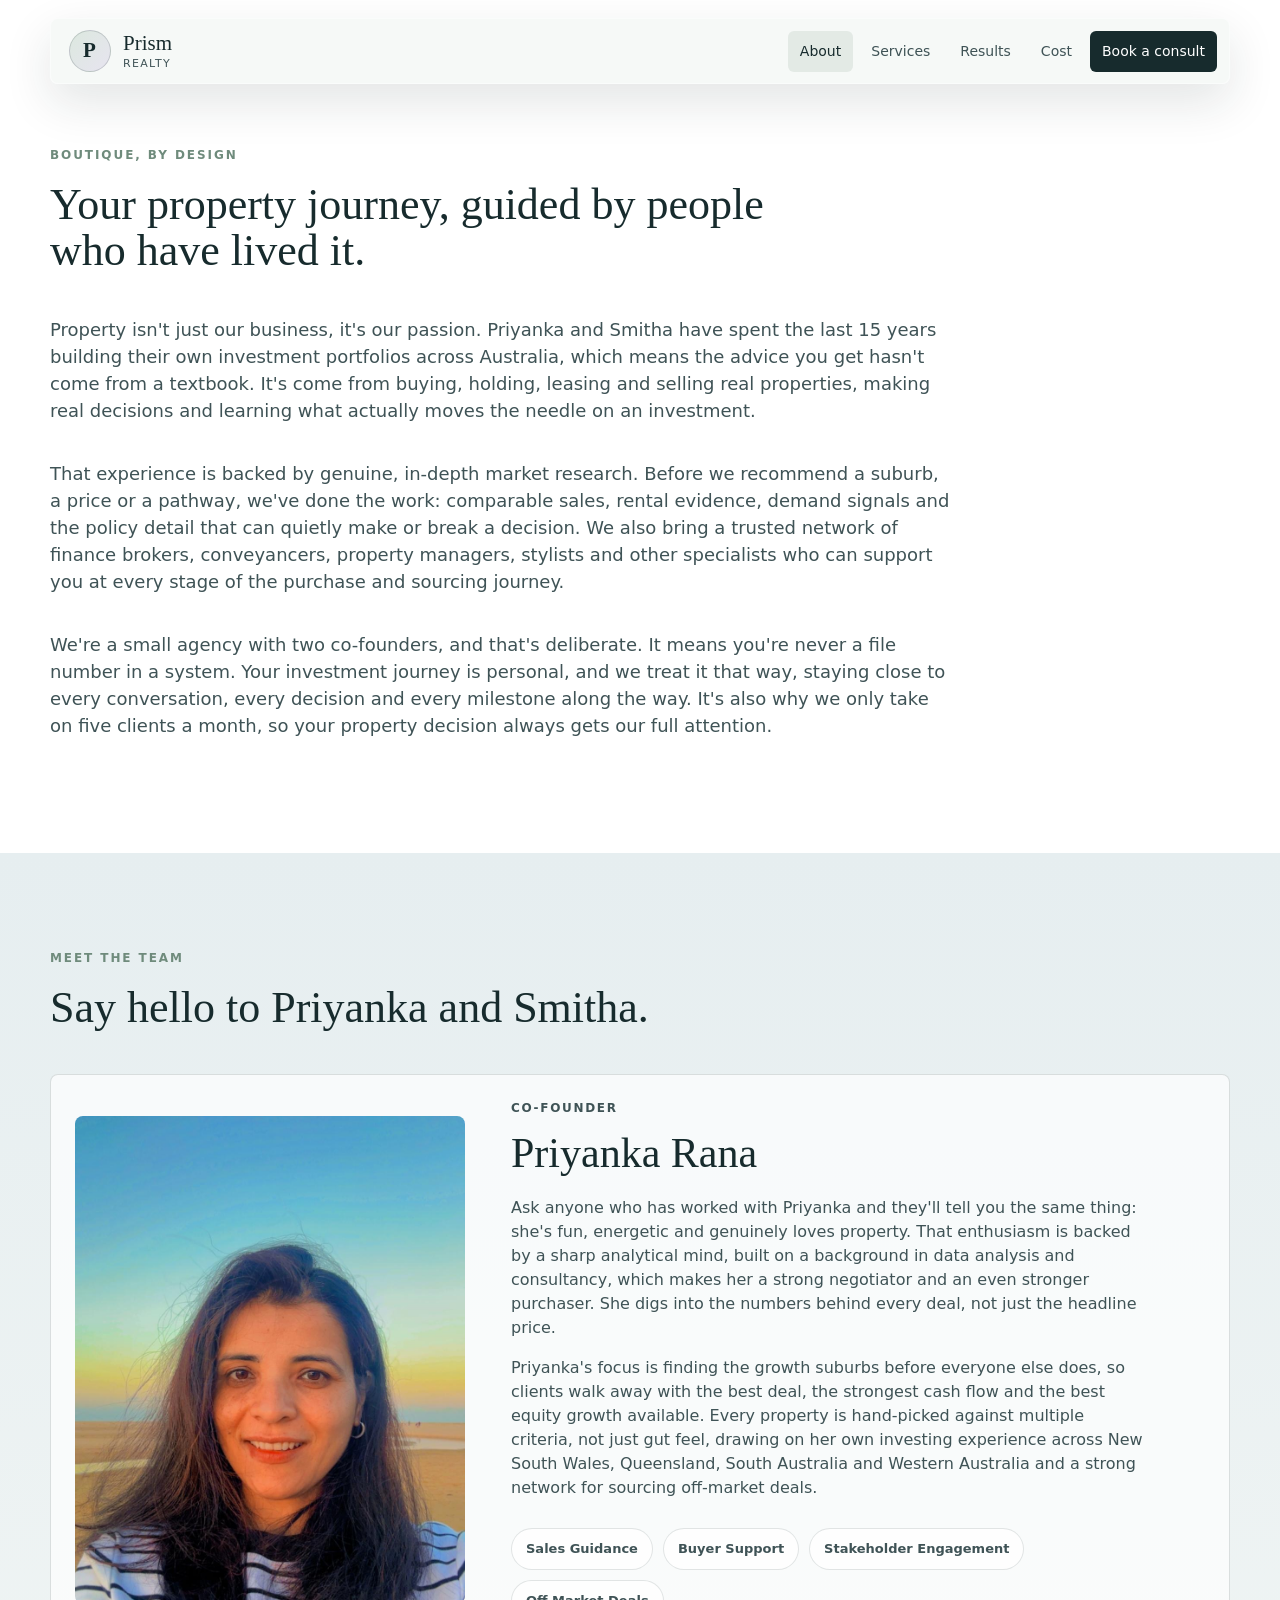
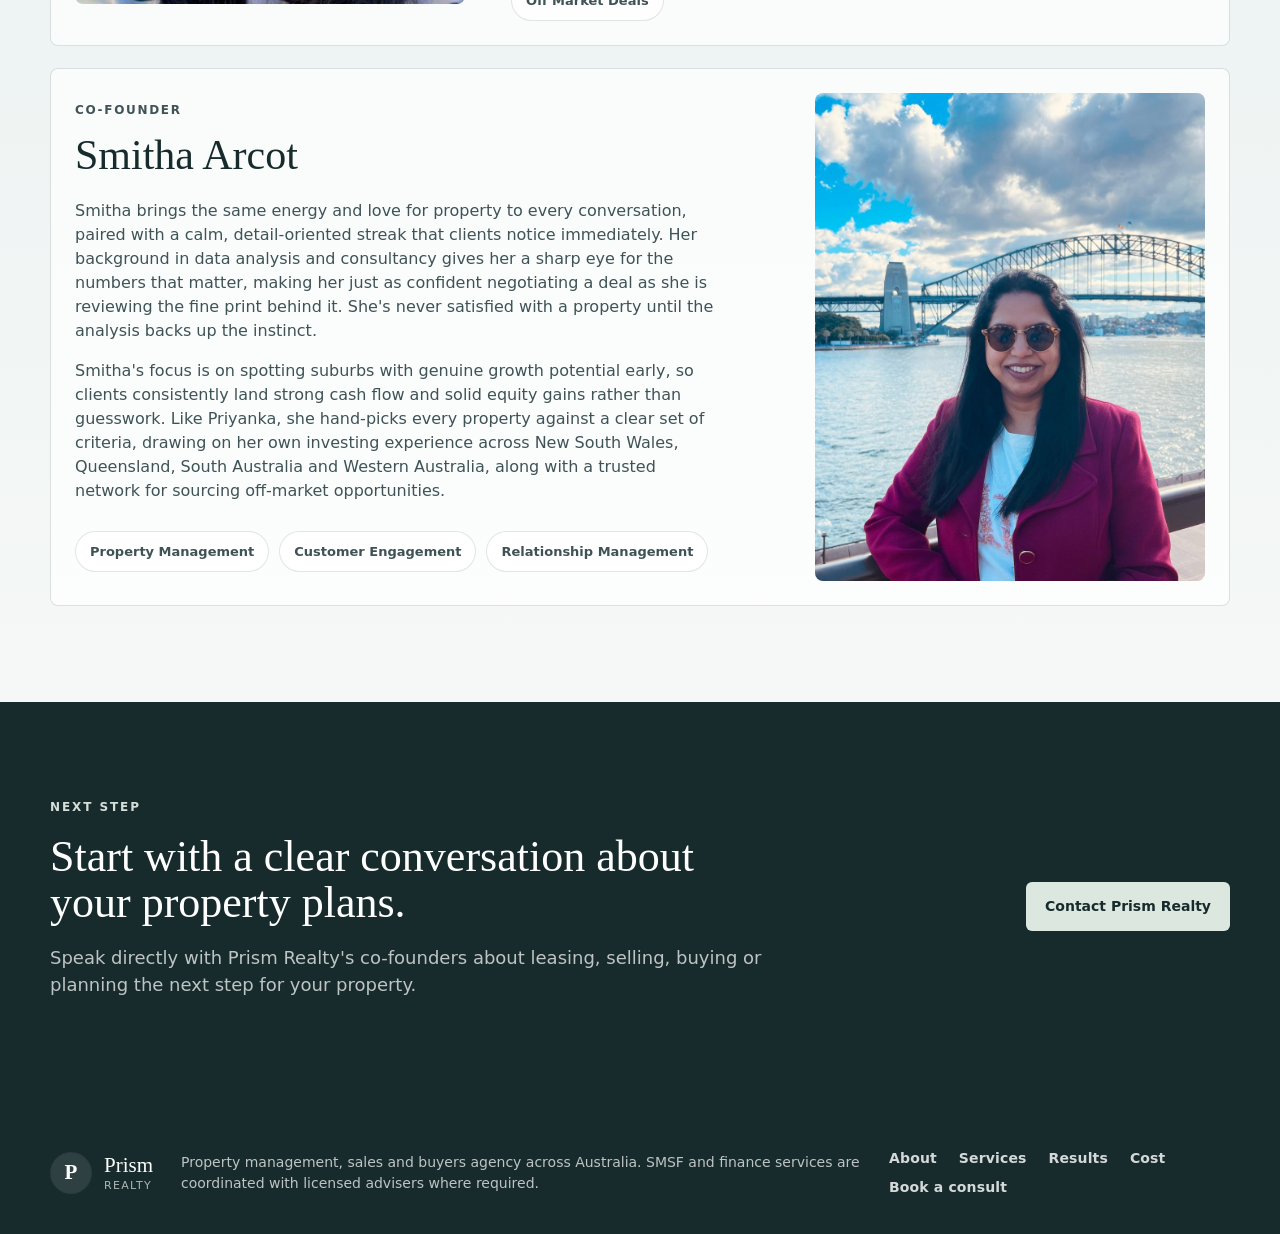
==== commit 5f0318be: "Navigation bars for all pages" ====
--- a/about.html
+++ b/about.html
@@ -152,6 +152,13 @@
         Property management, sales and buyers agency across Australia. SMSF and finance
         services are coordinated with licensed advisers where required.
       </p>
+      <nav class="footer-nav" aria-label="Footer navigation">
+        <a href="about.html">About</a>
+        <a href="services.html">Services</a>
+        <a href="results.html">Results</a>
+        <a href="costs.html">Cost</a>
+        <a href="index.html#contact">Book a consult</a>
+      </nav>
     </footer>
 
     <script src="script.js"></script>
--- a/styles.css
+++ b/styles.css
@@ -570,6 +570,29 @@
   font-size: 14px;
 }
 
+.footer-nav {
+  display: flex;
+  flex-wrap: wrap;
+  gap: 8px 22px;
+  align-items: center;
+}
+
+.footer-nav a {
+  color: rgba(255, 255, 255, 0.82);
+  text-decoration: none;
+  font-size: 14px;
+  font-weight: 600;
+  letter-spacing: 0.01em;
+  transition: color 0.15s ease;
+}
+
+.footer-nav a:hover,
+.footer-nav a:focus-visible {
+  color: var(--white);
+  text-decoration: underline;
+  text-underline-offset: 4px;
+}
+
 .footer-brand .brand-mark {
   background: rgba(255, 255, 255, 0.1);
   color: var(--white);
@@ -1188,6 +1211,11 @@
 
   .site-footer {
     display: grid;
+    gap: 20px;
+  }
+
+  .footer-nav {
+    gap: 12px 22px;
   }
 }
 
